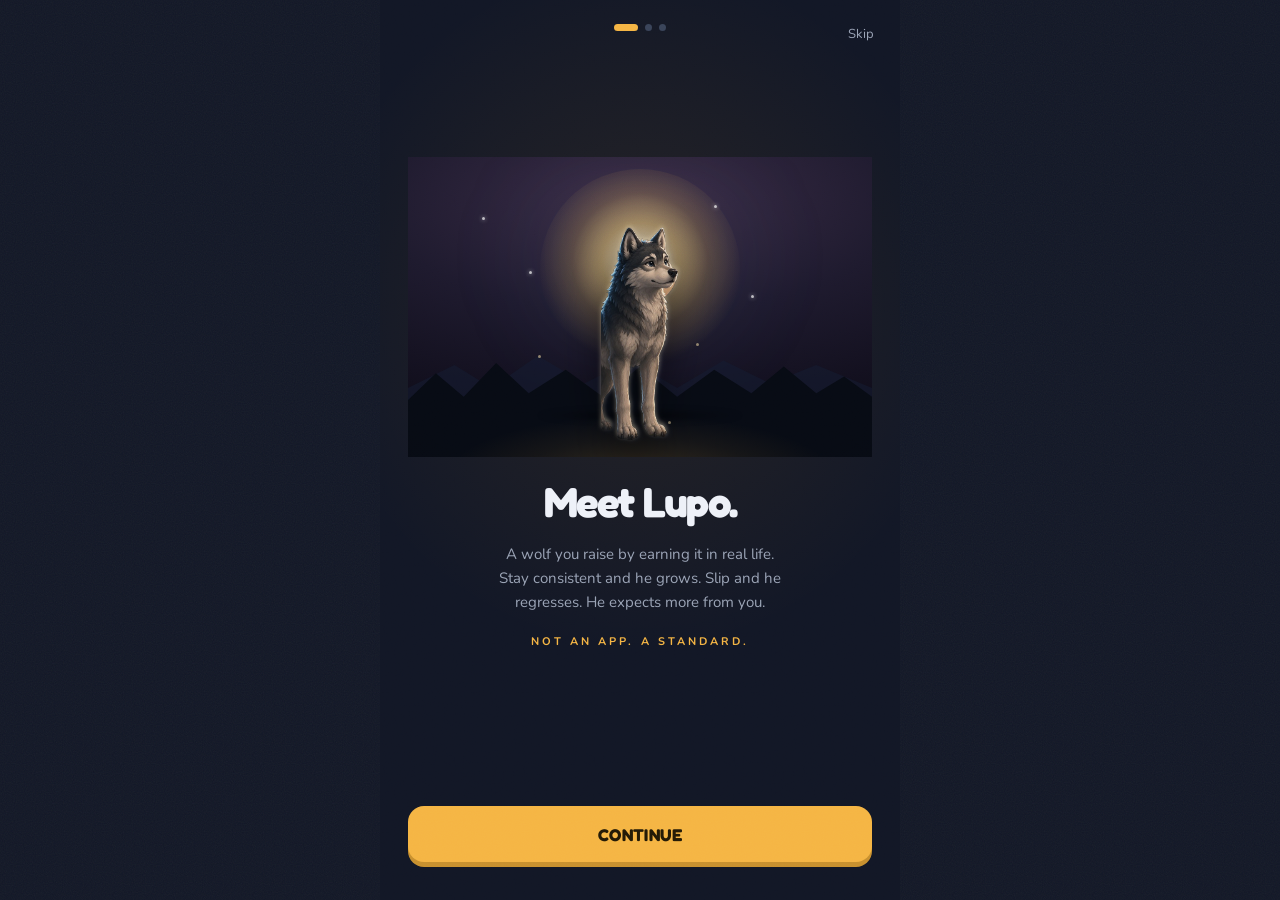
==== docs/index.html @ 86ae2b1e "Tier D/F/G/H: iOS modal scroll, accessibility, manifest, polish iOS: overlays scroll + safe-area pad" ====
<!DOCTYPE html>
<html lang="en">
<head>
<meta charset="UTF-8">
<meta name="viewport" content="width=device-width, initial-scale=1.0, viewport-fit=cover">
<meta name="theme-color" content="#121726">
<meta name="apple-mobile-web-app-capable" content="yes">
<meta name="mobile-web-app-capable" content="yes">
<meta name="apple-mobile-web-app-status-bar-style" content="black-translucent">
<meta name="apple-mobile-web-app-title" content="Lupo">
<meta name="description" content="Raise a wolf by earning it in real life. A discipline tracker, not just an app.">
<!-- Social share preview (shown when the link is posted) -->
<meta property="og:type" content="website">
<meta property="og:site_name" content="Lupo">
<meta property="og:title" content="Lupo: Raise Your Wolf">
<meta property="og:description" content="Raise a wolf by earning it in real life. Keep your habits and he grows. Slip and he fades.">
<meta property="og:image" content="https://bustarhymebro.github.io/lupo-app/icon-512.png">
<meta property="og:url" content="https://bustarhymebro.github.io/lupo-app/">
<meta name="twitter:card" content="summary_large_image">
<meta name="twitter:title" content="Lupo: Raise Your Wolf">
<meta name="twitter:description" content="Raise a wolf by earning it in real life. Keep your habits and he grows. Slip and he fades.">
<meta name="twitter:image" content="https://bustarhymebro.github.io/lupo-app/icon-512.png">
<title>Lupo</title>
<link rel="preconnect" href="https://fonts.googleapis.com">
<link rel="preconnect" href="https://fonts.gstatic.com" crossorigin>
<link rel="stylesheet" href="https://fonts.googleapis.com/css2?family=Fredoka:wght@500;600;700&family=Nunito:wght@600;700;800;900&display=swap">
<link rel="manifest" href="manifest.webmanifest">
<link rel="icon" href="icon-192.png">
<link rel="apple-touch-icon" href="apple-touch-icon.png">
<link rel="stylesheet" href="styles.css">
</head>
<body>

<div id="splash">
  <img src="icon-512.png" alt="Lupo" class="splash-logo">
  <div class="splash-name">LUPO</div>
  <div class="splash-tag">RAISE YOUR WOLF</div>
</div>

<div id="app">

  <!-- ════════ ONBOARDING ════════ -->
  <section class="screen onboarding" id="screen-onboarding" hidden>
    <div class="ob-progress" role="group" aria-label="Setup progress">
      <span class="ob-dot" data-d="0" aria-hidden="true"></span>
      <span class="ob-dot" data-d="1" aria-hidden="true"></span>
      <span class="ob-dot" data-d="2" aria-hidden="true"></span>
    </div>
    <button class="ob-skip" id="obSkip" type="button">Skip</button>

    <!-- Page 0: Welcome -->
    <div class="ob-page" data-page="0">
      <div class="ob-wolf-wrap">
        <div class="wolf-portrait"><div class="wolf-svg" id="wolfOnboard"></div></div>
      </div>
      <h1 class="ob-title">Meet Lupo.</h1>
      <p class="ob-sub">A wolf you raise by earning it in real life. Stay consistent and he grows. Slip and he regresses. He expects more from you.</p>
      <div class="ob-tag">NOT AN APP. A STANDARD.</div>
    </div>

    <!-- Page 1: Name -->
    <div class="ob-page" data-page="1" hidden>
      <div class="ob-wolf-wrap small">
        <div class="wolf-portrait sm"><div class="wolf-svg" id="wolfName"></div></div>
      </div>
      <h1 class="ob-title">Name your pup.</h1>
      <p class="ob-sub">This is the wolf you answer to. Give him a name you won't want to let down.</p>
      <input class="ob-input" id="petNameInput" type="text" maxlength="18" placeholder="Lupo" autocomplete="off" autocapitalize="words" spellcheck="false" aria-label="Wolf name" enterkeyhint="next">
      <div class="ob-hint" id="nameHint" hidden>Give your wolf a name to continue.</div>
    </div>

    <!-- Page 2: Choose habits -->
    <div class="ob-page" data-page="2" hidden>
      <h1 class="ob-title small">Choose your habits.</h1>
      <p class="ob-sub">Screen time is always tracked. Pick the others you'll be held to. Every one you keep feeds the wolf.</p>
      <div class="ob-habit-list" id="obHabitList"></div>
    </div>

    <div class="ob-footer">
      <button class="btn-primary" id="obNext" type="button">CONTINUE</button>
    </div>
  </section>

  <!-- ════════ MAIN APP ════════ -->
  <main class="app-main" id="appMain" hidden>

    <!-- HOME -->
    <section class="screen scroll" id="screen-home">
      <header class="home-top">
        <div>
          <div class="home-name" id="homeName">LUPO</div>
          <div class="home-date" id="homeDate"></div>
        </div>
        <div class="streak-badge" id="streakBadge"><span class="flame" aria-hidden="true">🔥</span><span id="streakCount">0</span></div>
      </header>

      <p class="mood-msg" id="moodMsg"></p>

      <div id="homeTimer"></div>

      <div class="wolf-card">
        <div class="wolf-breathe">
          <div class="wolf-portrait"><div class="wolf-svg" id="wolfHome"></div></div>
        </div>
        <div class="stage-line" id="stageLine">STAGE 0 · NEWBORN PUP</div>
        <div class="stage-tag" id="stageTag"></div>
      </div>

      <!-- Energy -->
      <div class="meter">
        <div class="meter-head">
          <span class="meter-label">ENERGY</span>
          <span class="meter-val" id="energyVal">50%</span>
        </div>
        <div class="meter-track"><div class="meter-fill energy" id="energyFill"></div></div>
      </div>

      <!-- Progress to next stage -->
      <div class="meter" id="progressBlock">
        <div class="meter-head">
          <span class="meter-label" id="progressLabel">PROGRESS TO YOUNG PUP</span>
          <span class="meter-val gold" id="progressDays">7 DAYS LEFT</span>
        </div>
        <div class="meter-track"><div class="meter-fill gold" id="progressFill"></div></div>
      </div>

      <!-- Quick habit row -->
      <div class="quick-row" id="quickRow"></div>

      <!-- CTA -->
      <div id="homeCta"></div>

      <div class="spacer-bottom"></div>
    </section>

    <!-- HABITS -->
    <section class="screen scroll" id="screen-habits" hidden>
      <header class="page-head">
        <h2 class="page-title">TODAY</h2>
        <div class="page-sub" id="habitsDate"></div>
      </header>

      <div class="banner" id="successBanner" hidden><span>🐺</span> Lupo fed for today</div>

      <div id="habitsTimer"></div>

      <div class="habit-list" id="habitList"></div>

      <div class="completion-card">
        <div class="meter-head">
          <span class="meter-label">TODAY'S COMPLETION</span>
          <span class="meter-val gold" id="completionPct">0%</span>
        </div>
        <div class="meter-track"><div class="meter-fill gold" id="completionFill"></div></div>
      </div>

      <button class="btn-primary" id="saveBtn" type="button">SAVE PROGRESS</button>
      <div class="spacer-bottom"></div>
    </section>

    <!-- STATS -->
    <section class="screen scroll" id="screen-stats" hidden>
      <header class="page-head"><h2 class="page-title">STATS</h2></header>

      <div class="stat-grid" id="statGrid"></div>

      <div class="section-label">RECENT 14 DAYS</div>
      <div class="heatmap" id="heatmap"></div>

      <div class="section-label">THIS WEEK</div>
      <div class="week-list" id="weekList"></div>
      <div class="spacer-bottom"></div>
    </section>

    <!-- JOURNEY -->
    <section class="screen scroll" id="screen-journey" hidden>
      <header class="page-head"><h2 class="page-title">JOURNEY</h2><div class="page-sub" id="journeySub"></div></header>
      <div class="journey-hero">
        <div class="wolf-svg" id="wolfJourney"></div>
        <div class="journey-level" id="journeyLevel">LV 0</div>
        <div class="journey-tier" id="journeyTier"></div>
        <div class="meter" style="width:100%;margin:14px 0 0;">
          <div class="meter-head"><span class="meter-label" id="journeyNextLabel">NEXT FORM</span><span class="meter-val gold" id="journeyNextVal"></span></div>
          <div class="meter-track"><div class="meter-fill gold" id="journeyFill"></div></div>
        </div>
      </div>
      <div class="section-label">EVERY FORM</div>
      <div class="tier-list" id="tierList"></div>
      <div class="spacer-bottom"></div>
    </section>

    <!-- PROFILE -->
    <section class="screen scroll" id="screen-profile" hidden>
      <header class="page-head"><h2 class="page-title">PROFILE</h2></header>

      <div class="section-label">YOUR WOLF</div>
      <div class="info-card">
        <div class="field-row">
          <input class="field-input" id="renameInput" maxlength="18" placeholder="Lupo" autocomplete="off" aria-label="Wolf name">
          <button class="mini-btn" id="renameBtn" type="button">SAVE</button>
        </div>
      </div>

      <div class="section-label">WOLF ART</div>
      <div class="info-card">
        <div class="ic-sub">Want a custom look? Add your own square image for each life stage and Lupo uses it instead, growing across the stages as you do.</div>
        <div class="art-slots" id="artSlots"></div>
        <button class="mini-btn ghost" id="clearArtBtn" type="button" style="margin-top:12px;">USE DRAWN WOLF</button>
      </div>

      <div class="section-label">HABITS</div>
      <div class="manage-list" id="manageList"></div>

      <div class="section-label">SCREEN TIME</div>
      <div class="info-card">
        <div class="ic-title">Auto-verification</div>
        <div class="ic-sub">Lupo can read your real iPhone Screen Time and verify it automatically, but only in the native iOS app (Apple Family Controls). On the web you log it yourself for now. The native build is coming.</div>
        <button class="mini-btn ghost" id="screenTimeBtn" type="button" disabled>NATIVE APP REQUIRED</button>
      </div>

      <div class="section-label">REMINDERS</div>
      <div class="info-card">
        <div class="toggle-row">
          <div><div class="ic-title">Daily reminder</div><div class="ic-sub">An evening nudge if your wolf hasn't been fed. On iPhone, add Lupo to your home screen first to turn this on.</div></div>
          <button class="switch" id="reminderToggle" type="button" aria-pressed="false" aria-label="Daily reminder"></button>
        </div>
      </div>

      <div class="section-label">SOUND</div>
      <div class="info-card">
        <div class="toggle-row">
          <div><div class="ic-title">Sound effects</div><div class="ic-sub">Taps, habit chimes, level-ups, and the daily fanfare.</div></div>
          <button class="switch on" id="soundToggle" type="button" aria-pressed="true" aria-label="Sound effects"></button>
        </div>
      </div>

      <div class="section-label">DANGER ZONE</div>
      <button class="btn-ghost" id="resetBtn" type="button">RESET ALL PROGRESS</button>
      <div class="about-line" id="aboutLine">Lupo · raise a wolf</div>
      <div class="legal-line"><a href="privacy.html">Privacy</a> · <a href="terms.html">Terms</a> · <span id="buildTag"></span></div>
      <div class="spacer-bottom"></div>
    </section>

    <!-- TAB BAR -->
    <nav class="tab-bar" id="tabBar">
      <button class="tab active" data-screen="home" type="button">
        <svg viewBox="0 0 24 24" class="tab-ico"><path d="M3 10.5L12 3L21 10.5V20C21 20.6 20.6 21 20 21H15V15H9V21H4C3.4 21 3 20.6 3 20V10.5Z"/></svg>
        <span>HOME</span>
      </button>
      <button class="tab" data-screen="habits" type="button">
        <svg viewBox="0 0 24 24" class="tab-ico stroke"><circle cx="12" cy="12" r="9"/><path d="M8 12L11 15L16 9" fill="none"/></svg>
        <span>HABITS</span>
      </button>
      <button class="tab" data-screen="journey" type="button">
        <svg viewBox="0 0 24 24" class="tab-ico stroke"><path d="M5 21V8M5 8l4-4 6 4 4-3"/><circle cx="5" cy="5.5" r="1.6" fill="currentColor" stroke="none"/></svg>
        <span>JOURNEY</span>
      </button>
      <button class="tab" data-screen="stats" type="button">
        <svg viewBox="0 0 24 24" class="tab-ico"><rect x="3" y="13" width="5" height="8" rx="1"/><rect x="9.5" y="8" width="5" height="13" rx="1"/><rect x="16" y="4" width="5" height="17" rx="1"/></svg>
        <span>STATS</span>
      </button>
      <button class="tab" data-screen="profile" type="button">
        <svg viewBox="0 0 24 24" class="tab-ico stroke"><circle cx="12" cy="8" r="4"/><path d="M4 21c0-4.4 3.6-7 8-7s8 2.6 8 7" fill="none"/></svg>
        <span>PROFILE</span>
      </button>
    </nav>
  </main>

  <!-- STAGE-UP OVERLAY -->
  <div class="stageup" id="stageUp" hidden>
    <div class="stageup-inner">
      <div class="stageup-kicker">STAGE UP</div>
      <div class="wolf-portrait"><div class="wolf-svg" id="wolfStageUp"></div></div>
      <div class="stageup-name" id="stageUpName"></div>
      <div class="stageup-tag" id="stageUpTag"></div>
      <button class="btn-primary narrow" id="stageUpBtn" type="button">CONTINUE</button>
    </div>
  </div>

  <!-- DAY COMPLETE OVERLAY -->
  <div class="stageup" id="dayComplete" hidden>
    <div class="stageup-inner">
      <div class="oc-emoji" aria-hidden="true">🎉</div>
      <div class="stageup-kicker" style="font-size:34px;letter-spacing:3px;">GOOD JOB</div>
      <div class="oc-title" id="dayCompleteMsg">Day complete.</div>
      <div class="stageup-tag" id="dayCompleteSub">Your wolf grew today.</div>
      <button class="btn-primary narrow" id="dayCompleteBtn" type="button">NICE</button>
    </div>
  </div>

  <!-- STREAK MILESTONE OVERLAY -->
  <div class="stageup" id="streakUp" hidden>
    <div class="stageup-inner">
      <div class="streak-big"><span class="streak-flame" aria-hidden="true">🔥</span><span id="streakUpNum">7</span></div>
      <div class="stageup-kicker" id="streakUpTitle" style="font-size:26px;letter-spacing:3px;">DAY STREAK</div>
      <div class="stageup-tag" id="streakUpSub">Keep the fire alive.</div>
      <button class="btn-primary narrow" id="streakUpBtn" type="button">KEEP GOING</button>
    </div>
  </div>

  <!-- FIRST-RUN TUTORIAL -->
  <div class="stageup" id="tutorial" hidden>
    <div class="stageup-inner">
      <div class="wolf-svg tut-wolf" id="tutWolf"></div>
      <div class="tut-step" id="tutStep">1 / 4</div>
      <div class="oc-title" id="tutTitle"></div>
      <div class="stageup-tag" id="tutBody"></div>
      <button class="btn-primary narrow" id="tutNext" type="button">NEXT</button>
    </div>
  </div>

  <div id="grain" aria-hidden="true"></div>

</div>

<script src="sound.js"></script>
<script src="app.js"></script>
<script>
  if ('serviceWorker' in navigator) {
    // Auto-apply new builds: when a fresh service worker takes control, reload once so
    // an installed (home-screen) PWA never gets stuck showing a stale cached version.
    var _hadController = !!navigator.serviceWorker.controller;
    navigator.serviceWorker.addEventListener('controllerchange', () => {
      if (!_hadController) return; // first install claims with no prior controller; don't reload on it
      if (sessionStorage.getItem('lupoSwReloaded')) return; // at most one reload per tab session
      try { sessionStorage.setItem('lupoSwReloaded', '1'); } catch (e) {}
      window.location.reload();
    });
    window.addEventListener('load', () => {
      navigator.serviceWorker.register('sw.js').then((reg) => {
        if (reg) { reg.update(); setInterval(() => reg.update(), 60 * 60 * 1000); }
      }).catch(() => {});
    });
  }
</script>
</body>
</html>
---- docs/styles.css ----
/* ───────────────────────────────────────────────
   LUPO. Premium dark discipline tracker
─────────────────────────────────────────────── */
:root{
  --bg:#121726; --bg2:#0C1019;
  --card:#1B2132; --card2:#212a40; --card3:#2B3349;
  --gold:#F5B544; --gold2:#FFD37A;
  --gold-dim:rgba(245,181,68,0.16);
  --cream:#F0E9DA;
  --white:#EEF1F8; --gray:#9AA3B5; --gray2:#8E97AB; --gray3:#3A4459;
  --success:#34D17F; --danger:#F2685A;
  --border:rgba(255,255,255,0.08);
  --display:'Fredoka',-apple-system,system-ui,sans-serif;
  --body:'Nunito',-apple-system,system-ui,sans-serif;
  --mono:'Nunito',ui-monospace,monospace;
  --gold-lip:#C8902F; --success-lip:#1E9E5A; --danger-lip:#C24436;
  --safe-top:env(safe-area-inset-top,0px);
  --safe-bot:env(safe-area-inset-bottom,0px);
  --ease:cubic-bezier(.22,.61,.36,1);
  --spring:cubic-bezier(.34,1.56,.64,1);
}
*{margin:0;padding:0;box-sizing:border-box;-webkit-tap-highlight-color:transparent;-webkit-font-smoothing:antialiased;}
/* CRITICAL: make the hidden attribute always win over display:flex/grid */
[hidden]{display:none!important;}
html,body{height:100%;}
body{
  background:var(--bg);color:var(--white);font-family:var(--body);
  position:fixed;inset:0;overflow:hidden;overscroll-behavior:none;
}
#app{height:100%;width:100%;position:relative;max-width:520px;margin:0 auto;
  background:
    radial-gradient(120% 60% at 50% -10%,rgba(245,166,35,0.06),transparent 60%),
    var(--bg);
}
/* faint grain for depth */
#app::after{content:'';position:absolute;inset:0;pointer-events:none;z-index:1;opacity:.5;
  background-image:url("data:image/svg+xml,%3Csvg xmlns='http://www.w3.org/2000/svg' width='120' height='120'%3E%3Cfilter id='n'%3E%3CfeTurbulence type='fractalNoise' baseFrequency='0.9' numOctaves='2'/%3E%3C/filter%3E%3Crect width='100%25' height='100%25' filter='url(%23n)' opacity='0.025'/%3E%3C/svg%3E");
}
button{font-family:inherit;cursor:pointer;border:none;background:none;color:inherit;}
canvas{display:block;}

.screen{position:absolute;inset:0;z-index:2;}
.scroll{overflow-y:auto;overflow-x:hidden;-webkit-overflow-scrolling:touch;}
.scroll::-webkit-scrollbar{display:none;}
.spacer-bottom{height:130px;}

/* screen enter animation */
.screen.enter{animation:screenIn .42s var(--ease);}
@keyframes screenIn{from{opacity:0;transform:translateY(10px) scale(.99);}to{opacity:1;transform:none;}}
/* staggered child reveal */
.rise{opacity:0;animation:rise .5s var(--ease) forwards;}
@keyframes rise{from{opacity:0;transform:translateY(14px);}to{opacity:1;transform:none;}}

/* ── Buttons ── */
/* Duolingo-style chunky 3D press button */
.btn-primary{
  position:relative;width:100%;height:56px;border:none;border-radius:16px;
  background:var(--gold);color:#231A06;
  font-family:var(--display);font-size:17px;font-weight:700;letter-spacing:.4px;text-transform:uppercase;
  box-shadow:0 5px 0 0 var(--gold-lip);
  transition:transform .06s ease, box-shadow .06s ease, opacity .2s;
}
.btn-primary:active{transform:translateY(4px);box-shadow:0 1px 0 0 var(--gold-lip);}
.btn-primary:disabled{opacity:.4;}
.btn-primary.narrow{width:auto;padding:0 44px;height:54px;}
.btn-ghost{width:100%;height:50px;border-radius:14px;margin-top:30px;background:transparent;
  border:1px solid var(--gray3);color:var(--gray2);font-family:var(--mono);font-size:11px;font-weight:700;letter-spacing:1.5px;
  transition:border-color .2s,color .2s,background .2s;}
.btn-ghost:active{border-color:var(--danger);color:var(--danger);background:rgba(239,68,68,0.06);}

/* ─────────── ONBOARDING ─────────── */
.onboarding{display:flex;flex-direction:column;align-items:center;justify-content:center;
  padding:calc(var(--safe-top) + 30px) 28px calc(var(--safe-bot) + 130px);text-align:center;z-index:3;
  background:radial-gradient(ellipse 90% 55% at 50% 34%,rgba(245,166,35,0.09),transparent 70%),var(--bg);}
.ob-progress{position:absolute;top:calc(var(--safe-top) + 24px);left:50%;transform:translateX(-50%);display:flex;gap:7px;z-index:5;}
.ob-dot{width:7px;height:7px;border-radius:99px;background:var(--gray3);transition:width .35s var(--spring),background .35s;}
.ob-dot.active{width:24px;background:var(--gold);}
.ob-skip{position:absolute;top:calc(var(--safe-top) + 12px);right:14px;color:var(--gray);font-size:13px;z-index:5;padding:10px 12px;min-height:44px;display:inline-flex;align-items:center;}
.ob-page{display:flex;flex-direction:column;align-items:center;gap:18px;width:100%;animation:obIn .5s var(--ease);}
@keyframes obIn{from{opacity:0;transform:translateY(16px);}to{opacity:1;transform:none;}}
.ob-wolf-wrap{height:312px;width:100%;display:flex;align-items:center;justify-content:center;}
.ob-wolf-wrap.small{height:232px;}
.ob-title{font-family:var(--display);font-size:42px;font-weight:800;letter-spacing:-1.5px;line-height:1.02;}
.ob-title.small{font-size:34px;}
.ob-sub{font-size:15px;color:var(--gray);line-height:1.6;max-width:300px;}
.ob-tag{font-family:var(--mono);font-size:11px;font-weight:700;color:var(--gold);letter-spacing:0.28em;margin-top:2px;}
.ob-input{width:100%;max-width:320px;height:62px;margin-top:6px;background:var(--card);
  border:1px solid var(--gray3);border-radius:16px;text-align:center;color:var(--white);
  font-family:var(--display);font-size:24px;font-weight:700;outline:none;transition:border-color .2s,box-shadow .2s;}
.ob-input:focus{border-color:var(--gold);box-shadow:0 0 0 4px var(--gold-dim);}
.ob-footer{position:absolute;left:0;right:0;bottom:0;padding:0 28px calc(var(--safe-bot) + 38px);z-index:5;
  background:linear-gradient(180deg,transparent,var(--bg) 38%);}
.ob-habit-list{display:flex;flex-direction:column;gap:10px;width:100%;max-width:360px;margin-top:4px;}
.ob-habit{display:flex;align-items:center;gap:14px;padding:15px;border-radius:16px;background:var(--card);
  border:1px solid var(--border);text-align:left;transition:border-color .2s,background .2s,transform .12s var(--spring);}
.ob-habit:active{transform:scale(.97);}
.ob-habit.on{border-color:var(--gold);background:var(--gold-dim);}
.ob-habit-ico{width:46px;height:46px;border-radius:13px;display:flex;align-items:center;justify-content:center;font-size:22px;background:var(--card3);flex-shrink:0;}
.ob-habit-body{flex:1;min-width:0;}
.ob-habit-name{font-size:15px;font-weight:700;}
.ob-habit-desc{font-size:12px;color:var(--gray2);margin-top:2px;}
.ob-check{width:27px;height:27px;border-radius:50%;border:2px solid var(--gray3);flex-shrink:0;display:flex;align-items:center;justify-content:center;transition:background .25s var(--spring),border-color .2s;}
.ob-habit.on .ob-check,.ob-habit.locked .ob-check{background:var(--gold);border-color:var(--gold);}
.ob-check svg{width:13px;height:10px;opacity:0;transform:scale(.4);transition:opacity .2s,transform .25s var(--spring);}
.ob-habit.on .ob-check svg,.ob-habit.locked .ob-check svg{opacity:1;transform:scale(1);}
.ob-lock{font-size:9px;font-family:var(--mono);color:var(--gold);letter-spacing:1px;margin-top:3px;}

/* ─────────── HOME ─────────── */
.app-main{height:100%;position:relative;z-index:2;}
.home-top{display:flex;align-items:center;justify-content:space-between;padding:calc(var(--safe-top) + 20px) 22px 10px;}
.home-name{font-family:var(--display);font-size:26px;font-weight:800;letter-spacing:0px;}
.home-date{font-size:12px;color:var(--gray);margin-top:1px;}
.streak-badge{display:flex;align-items:center;gap:6px;background:var(--gold-dim);border:1px solid rgba(245,166,35,0.3);
  border-radius:99px;padding:8px 14px;font-family:var(--mono);font-size:14px;font-weight:800;color:var(--gold);box-shadow:0 0 14px rgba(245,181,68,.18);}
.streak-badge .flame{display:inline-block;font-size:15px;transform-origin:50% 80%;animation:flameIdle 2.4s ease-in-out infinite;}
@keyframes flameIdle{0%,100%{transform:scale(1) rotate(0);}50%{transform:scale(1.12) rotate(-3deg);}}
.mood-msg{text-align:center;font-size:13.5px;font-style:italic;color:var(--cream);opacity:.8;padding:6px 34px 14px;line-height:1.5;}
.wolf-card{position:relative;margin:0 18px 18px;border-radius:26px;
  background:linear-gradient(180deg,#1C2334,#11151f);border:1px solid rgba(255,255,255,0.07);
  box-shadow:inset 0 1px 0 rgba(255,255,255,0.06),0 20px 50px rgba(0,0,0,0.5),0 0 60px rgba(245,166,35,0.05);
  padding:8px 0 18px;display:flex;flex-direction:column;align-items:center;overflow:hidden;}
.wolf-card::before{content:'';position:absolute;top:-40%;left:50%;transform:translateX(-50%);width:70%;height:70%;
  background:radial-gradient(ellipse at center,rgba(245,166,35,0.10),transparent 70%);pointer-events:none;}
.wolf-breathe{width:100%;display:flex;justify-content:center;}
.stage-line{font-family:var(--mono);font-size:11px;font-weight:700;color:var(--gold);letter-spacing:2px;}
.stage-tag{font-size:11.5px;color:var(--gray);margin-top:6px;padding:0 40px;text-align:center;line-height:1.45;font-style:italic;}

.meter{margin:0 24px 14px;}
.meter-head{display:flex;justify-content:space-between;align-items:baseline;margin-bottom:7px;}
.meter-label{font-family:var(--mono);font-size:9px;font-weight:600;letter-spacing:1.2px;color:var(--gray2);}
.meter-val{font-family:var(--mono);font-size:10px;font-weight:700;color:var(--gray);}
.meter-val.gold{color:var(--gold);}
.meter-track{height:11px;border-radius:99px;background:var(--card3);overflow:hidden;box-shadow:inset 0 2px 3px rgba(0,0,0,0.55);border:1px solid rgba(0,0,0,.25);}
.meter-fill{height:100%;border-radius:99px;width:0;transition:width .8s var(--ease);}
.meter-fill.gold{background:linear-gradient(90deg,var(--gold),var(--gold2));box-shadow:0 0 12px rgba(245,166,35,0.5);}
.meter-fill.energy{background:linear-gradient(90deg,var(--danger),var(--gold),var(--success));}

.quick-row{display:flex;gap:6px;margin:4px 18px 16px;padding:15px 8px;background:var(--card);border:1px solid var(--border);border-radius:18px;}
.quick-item{flex:1;display:flex;flex-direction:column;align-items:center;gap:7px;}
.quick-ico{width:48px;height:48px;border-radius:50%;display:flex;align-items:center;justify-content:center;font-size:20px;background:var(--card3);border:1px solid var(--gray3);transition:.3s var(--spring);}
.quick-ico.done{background:rgba(34,197,94,0.16);border-color:rgba(34,197,94,0.5);transform:scale(1.04);}
.quick-dot{width:5px;height:5px;border-radius:50%;background:var(--gray3);transition:.3s;}
.quick-dot.done{background:var(--gold);box-shadow:0 0 6px var(--gold);}

.cta-done{display:flex;align-items:center;justify-content:center;gap:8px;margin:0 18px;padding:18px;border-radius:18px;
  color:var(--gold);font-size:14px;font-weight:700;background:var(--gold-dim);border:1px solid rgba(245,166,35,0.25);}
.cta-log{margin:0 18px;}

/* ─────────── page heads ─────────── */
.page-head{padding:calc(var(--safe-top) + 22px) 22px 18px;}
.page-title{font-family:var(--display);font-size:34px;font-weight:800;letter-spacing:-1px;}
.page-sub{font-family:var(--mono);font-size:11px;letter-spacing:1.5px;color:var(--gray);margin-top:4px;}
.section-label{font-family:var(--mono);font-size:11px;font-weight:700;letter-spacing:2px;color:var(--gray2);padding:0 22px;margin:26px 0 12px;}

/* ─────────── HABITS ─────────── */
.banner{display:flex;align-items:center;gap:10px;margin:0 20px 14px;padding:14px 16px;border-radius:14px;
  color:var(--success);font-weight:700;font-size:14px;background:rgba(34,197,94,0.1);border-left:3px solid var(--success);
  animation:rise .4s var(--ease);}
.habit-list{display:flex;flex-direction:column;gap:11px;padding:0 20px;}
.habit-card{display:flex;align-items:center;gap:14px;padding:16px;border-radius:18px;background:var(--card);
  border:1px solid var(--border);border-left:3px solid var(--gray3);transition:border-color .25s,transform .14s var(--spring),background .25s;}
.habit-card:active{transform:scale(.985);}
.habit-card.done{border-left-color:var(--success);background:linear-gradient(90deg,rgba(34,197,94,0.06),var(--card) 40%);}
.habit-card-ico{width:48px;height:48px;border-radius:14px;display:flex;align-items:center;justify-content:center;font-size:23px;flex-shrink:0;background:var(--card3);}
.habit-card-body{flex:1;min-width:0;}
.habit-card-name{font-size:15.5px;font-weight:700;}
.habit-card-target{font-size:13px;color:var(--gray);margin-top:2px;}
.habit-card-auto{font-size:11px;color:var(--gray2);font-style:italic;margin-top:3px;}
.habit-check{width:32px;height:32px;border-radius:50%;border:2px solid var(--gray3);flex-shrink:0;display:flex;align-items:center;justify-content:center;box-shadow:0 2px 0 rgba(0,0,0,.28);transition:background .25s var(--spring),border-color .25s,transform .2s var(--spring),box-shadow .25s;}
.habit-check.checked{background:var(--success);border-color:var(--success);transform:scale(1.1);box-shadow:0 0 16px rgba(52,209,127,.5);}
.habit-check svg{width:15px;height:11px;opacity:0;transform:scale(.4);transition:opacity .2s,transform .3s var(--spring);}
.habit-check.checked svg{opacity:1;transform:scale(1);}
.completion-card{margin:20px 20px 0;padding:17px;border-radius:18px;background:var(--card);border:1px solid var(--border);}
#saveBtn{width:calc(100% - 40px);margin:20px;}

/* ─────────── STATS ─────────── */
.stat-grid{display:grid;grid-template-columns:1fr 1fr;gap:12px;padding:0 20px;}
.stat-card{padding:17px;border-radius:18px;background:var(--card);border:1px solid var(--border);display:flex;flex-direction:column;gap:8px;}
.stat-card-head{display:flex;align-items:center;gap:7px;}
.stat-card-ico{font-size:13px;}
.stat-card-label{font-family:var(--mono);font-size:9px;font-weight:700;letter-spacing:1.2px;color:var(--gray);}
.stat-card-val{font-family:var(--display);font-size:36px;font-weight:800;line-height:1;letter-spacing:-1px;}
.stat-card-sub{font-family:var(--mono);font-size:9px;letter-spacing:1px;color:var(--gray2);}
.growth-row{display:flex;gap:0;overflow-x:auto;padding:0 16px;}
.growth-row::-webkit-scrollbar{display:none;}
.growth-cell{display:flex;flex-direction:column;align-items:center;gap:8px;width:74px;flex-shrink:0;}
.growth-node{width:58px;height:58px;border-radius:50%;display:flex;align-items:center;justify-content:center;background:var(--card2);border:1px solid var(--gray3);transition:.3s;}
.growth-node.cur{border:2px solid var(--gold);background:var(--gold-dim);box-shadow:0 0 16px rgba(245,166,35,0.35);}
.growth-node canvas{width:44px;height:44px;}
.growth-name{font-family:var(--mono);font-size:8px;font-weight:600;letter-spacing:.5px;color:var(--gray2);text-align:center;}
.growth-cell.ach .growth-name{color:var(--gray);}
.growth-cell.cur .growth-name{color:var(--gold);font-weight:700;}
.growth-link{flex:1;min-width:14px;height:2px;margin-top:28px;background:var(--gray3);}
.growth-link.ach{background:var(--gold);}
.heatmap{display:flex;gap:5px;padding:0 20px;overflow-x:auto;}
.heatmap::-webkit-scrollbar{display:none;}
.heat-cell{display:flex;flex-direction:column;align-items:center;gap:4px;flex-shrink:0;}
.heat-sq{width:18px;height:24px;border-radius:5px;background:var(--card3);opacity:0;transform:scale(.5);transition:opacity .35s,transform .35s var(--spring);}
.heat-sq.show{opacity:1;transform:scale(1);}
.heat-sq.today{box-shadow:0 0 0 2px var(--gold),0 0 8px rgba(245,181,68,.4);}
.heat-d{font-family:var(--mono);font-size:7px;color:var(--gray2);}
.week-list{display:flex;flex-direction:column;gap:8px;padding:0 20px;}
.week-row{display:flex;align-items:center;gap:12px;padding:12px 14px;border-radius:12px;background:var(--card);border:1px solid var(--border);}
.week-day{font-family:var(--mono);font-size:11px;font-weight:700;color:var(--gray);width:34px;}
.week-dots{display:flex;gap:7px;flex:1;}
.week-dot{width:8px;height:8px;border-radius:50%;background:var(--gray3);}
.week-none{font-family:var(--mono);font-size:11px;font-weight:700;letter-spacing:1px;color:var(--gray);}
.week-empty{text-align:center;color:var(--gray);font-size:13px;line-height:1.5;padding:22px 18px;}
.week-end{font-size:14px;}
#resetBtn{width:calc(100% - 40px);margin:30px 20px 0;}

/* ─────────── TAB BAR ─────────── */
.tab-bar{position:absolute;left:0;right:0;bottom:0;height:calc(66px + var(--safe-bot));padding-bottom:var(--safe-bot);
  display:flex;background:rgba(13,17,27,0.9);backdrop-filter:blur(22px);-webkit-backdrop-filter:blur(22px);
  border-top:1px solid var(--border);z-index:20;}
.tab{flex:1;display:flex;flex-direction:column;align-items:center;justify-content:center;gap:4px;color:var(--gray2);transition:color .25s;position:relative;}
.tab span{font-family:var(--mono);font-size:11px;font-weight:700;letter-spacing:.6px;}
.tab-ico{width:24px;height:24px;fill:currentColor;transition:transform .3s var(--spring);}
.tab-ico.stroke{fill:none;stroke:currentColor;stroke-width:2;stroke-linecap:round;stroke-linejoin:round;}
.tab.active{color:var(--gold);}
.tab.active .tab-ico{transform:translateY(-2px) scale(1.12);}
.tab.active::before{content:'';position:absolute;top:0;width:30px;height:3px;border-radius:0 0 3px 3px;background:var(--gold);box-shadow:0 0 10px var(--gold);animation:tabPop .3s var(--spring);}
@keyframes tabPop{from{transform:scaleX(0);}to{transform:scaleX(1);}}

/* ─────────── STAGE UP ─────────── */
.stageup{position:fixed;inset:0;z-index:50;display:flex;align-items:center;justify-content:center;overflow-y:auto;
  background:radial-gradient(ellipse at center,rgba(36,31,17,0.97),#0B0E15 80%);animation:fadeBg .4s ease;}
@keyframes fadeBg{from{opacity:0;}to{opacity:1;}}
.stageup-inner{display:flex;flex-direction:column;align-items:center;gap:16px;text-align:center;position:relative;z-index:1;
  padding:calc(var(--safe-top) + 24px) 24px calc(var(--safe-bot) + 24px);max-height:100%;box-sizing:border-box;}
.su-bloom{position:absolute;left:50%;top:46%;transform:translate(-50%,-50%);width:30px;height:30px;border-radius:50%;pointer-events:none;z-index:0;
  background:radial-gradient(circle,rgba(255,246,222,.95),rgba(245,200,90,.45) 38%,transparent 70%);animation:bloom .9s ease-out forwards;}
@keyframes bloom{0%{transform:translate(-50%,-50%) scale(.2);opacity:1;}100%{transform:translate(-50%,-50%) scale(16);opacity:0;}}
.streak-big{display:flex;align-items:center;justify-content:center;gap:6px;font-family:var(--display);font-size:76px;font-weight:800;color:var(--gold);line-height:1;text-shadow:0 0 32px rgba(245,181,68,.55);}
.streak-big .streak-flame{font-size:56px;animation:flameIdle 2.2s ease-in-out infinite;}
.stageup-kicker{font-family:var(--display);font-size:40px;font-weight:800;letter-spacing:4px;color:var(--gold);
  text-shadow:0 0 30px rgba(245,166,35,0.6);animation:rise .5s var(--ease);}
.stageup-name{font-family:var(--mono);font-size:20px;font-weight:700;letter-spacing:3px;animation:rise .5s var(--ease) .1s both;}
.stageup-tag{font-size:13px;font-style:italic;color:var(--gray);max-width:300px;line-height:1.5;animation:rise .5s var(--ease) .2s both;}
#wolfStageUp{animation:popIn .6s var(--spring);}
@keyframes popIn{from{transform:scale(.4) rotate(-6deg);opacity:0;}to{transform:none;opacity:1;}}
#stageUpBtn{animation:rise .5s var(--ease) .3s both;}

/* confetti */
.confetti{position:absolute;width:9px;height:9px;border-radius:2px;top:40%;left:50%;pointer-events:none;}
.spark{position:fixed;z-index:60;color:var(--gold);font-size:14px;pointer-events:none;text-shadow:0 0 6px rgba(245,181,68,.8);will-change:transform,opacity;}

/* ── Duolingo-style chunky depth on cards + buttons ── */
.habit-card,.stat-card,.info-card,.tier-row,.manage-row,.week-row,.quick-row,.completion-card{
  border-radius:18px;box-shadow:0 3px 0 #0A1027,0 10px 22px rgba(0,0,0,0.34);border-top:1px solid rgba(120,140,200,0.10);}
.habit-card{border-radius:20px;}
.mini-btn{box-shadow:0 4px 0 var(--gold-lip);}
.mini-btn:active{transform:translateY(3px);box-shadow:0 1px 0 var(--gold-lip);}
.timer-pill{box-shadow:0 3px 0 rgba(245,181,68,.35);}
.timer-pill:active{transform:translateY(2px);box-shadow:0 1px 0 rgba(245,181,68,.35);}
.tab.active .tab-ico{transform:translateY(-3px) scale(1.16);}
.page-title{letter-spacing:0;}

/* launch splash */
#splash{position:fixed;inset:0;z-index:200;pointer-events:none;display:flex;flex-direction:column;align-items:center;justify-content:center;gap:14px;
  background:radial-gradient(120% 70% at 50% 40%,rgba(245,181,68,.10),transparent 60%),var(--bg);
  animation:splashOut .5s ease 1.1s forwards;}
#splash .splash-logo{width:118px;height:118px;border-radius:28px;box-shadow:0 20px 60px rgba(0,0,0,.5),0 0 70px rgba(245,181,68,.2);animation:splashPop .6s var(--spring);}
#splash .splash-name{font-family:var(--display);font-size:34px;font-weight:800;letter-spacing:2px;animation:rise .5s ease .15s both;}
#splash .splash-tag{font-family:var(--mono);font-size:11px;letter-spacing:.35em;color:var(--gold);animation:rise .5s ease .25s both;}
@keyframes splashPop{0%{transform:scale(.7);opacity:0;}60%{transform:scale(1.06);}100%{transform:scale(1);opacity:1;}}
@keyframes splashOut{to{opacity:0;visibility:hidden;}}

/* day-complete + tutorial overlays */
.oc-emoji{font-size:54px;animation:popIn .55s var(--spring);}
.oc-title{font-family:var(--display);font-size:27px;font-weight:800;letter-spacing:-.5px;}
.tut-step{font-family:var(--mono);font-size:11px;letter-spacing:2px;color:var(--gold);}
#tutWolf{display:flex;justify-content:center;}
#tutWolf .wolf-svg-el{height:184px;}

/* tap-to-pet sparks */
.pet-heart{position:absolute;top:54%;font-size:18px;color:var(--gold);pointer-events:none;z-index:3;text-shadow:0 0 8px rgba(245,181,68,.6);animation:heartUp 1.1s ease-out forwards;}
@keyframes heartUp{0%{opacity:0;transform:translateY(6px) scale(.5);}20%{opacity:1;}100%{opacity:0;transform:translateY(-72px) scale(1.25);}}

/* ─────────── real illustrated wolf image ─────────── */
.wolf-portrait{display:flex;align-items:center;justify-content:center;position:relative;width:100%;}
.wolf-img{height:200px;width:auto;max-width:92%;object-fit:contain;border-radius:26px;
  box-shadow:0 18px 44px rgba(0,0,0,0.55),0 0 64px rgba(245,166,35,0.12);
  animation:float 4.6s ease-in-out infinite;will-change:transform;}
@keyframes float{0%,100%{transform:translateY(0) scale(1);}50%{transform:translateY(-9px) scale(1.012);}}
.wolf-img.pop{animation:wolfPop .65s var(--spring);}
@keyframes wolfPop{0%{transform:scale(.82);}55%{transform:scale(1.1);}100%{transform:scale(1);}}
.ob-wolf-wrap .wolf-img{height:248px;}
.ob-wolf-wrap.small .wolf-img,.wolf-portrait.sm .wolf-img{height:176px;}

/* flat SVG wolf */
.wolf-svg{display:flex;align-items:center;justify-content:center;width:100%;}
.wolf-svg-el{height:212px;width:auto;overflow:visible;}
.w-all{transform-box:fill-box;transform-origin:50% 96%;animation:wBreathe 4.2s ease-in-out infinite;}
@keyframes wBreathe{0%,100%{transform:translateY(0);}50%{transform:translateY(-3px);}}
.w-eyes{transform-box:fill-box;transform-origin:center;animation:wBlink 5.4s infinite;}
@keyframes wBlink{0%,92%,100%{transform:scaleY(1);}96%{transform:scaleY(.08);}}
.w-tail{transform-box:fill-box;transform-origin:10% 90%;animation:wWag 1.7s ease-in-out infinite;}
@keyframes wWag{0%,100%{transform:rotate(-7deg);}50%{transform:rotate(10deg);}}
.w-head{transform-box:fill-box;transform-origin:50% 92%;animation:wHead 5.5s ease-in-out infinite;}
@keyframes wHead{0%,100%{transform:rotate(0) translateY(0);}50%{transform:rotate(-1.5deg) translateY(-1px);}}
.w-ear{transform-box:fill-box;transform-origin:50% 100%;animation:wEar 6.5s ease-in-out infinite;}
@keyframes wEar{0%,84%,100%{transform:rotate(0);}88%{transform:rotate(-5deg);}93%{transform:rotate(4deg);}}
.wolf-svg.pop .w-all{animation:wPop .65s var(--spring);}
@keyframes wPop{0%{transform:scale(.85);}55%{transform:scale(1.1);}100%{transform:scale(1);}}
.ob-wolf-wrap .wolf-svg-el{height:250px;}
.ob-wolf-wrap.small .wolf-svg-el,.wolf-portrait.sm .wolf-svg-el{height:184px;}
#wolfStageUp .wolf-svg-el{height:200px;}
.growth-img{width:50px;height:50px;display:flex;align-items:center;justify-content:center;}
.growth-img .wolf-svg-el{height:50px;}

/* ─────────── JOURNEY ─────────── */
.journey-hero{display:flex;flex-direction:column;align-items:center;padding:0 28px 6px;}
.journey-hero .wolf-svg-el{height:206px;}
.journey-level{font-family:var(--display);font-size:42px;font-weight:800;letter-spacing:-1.5px;line-height:1;}
.journey-tier{font-family:var(--mono);font-size:13px;font-weight:700;color:var(--gold);letter-spacing:2px;margin-top:4px;}
.tier-list{display:flex;flex-direction:column;gap:9px;padding:0 20px;}
.tier-row{display:flex;align-items:center;gap:14px;padding:10px 14px;border-radius:16px;background:var(--card);border:1px solid var(--border);opacity:.8;transition:opacity .2s;}
.tier-row.reached{opacity:1;}
.tier-row.current{border-color:var(--gold);background:var(--gold-dim);box-shadow:0 0 18px rgba(245,166,35,.18);opacity:1;}
.tier-thumb{width:54px;height:54px;border-radius:13px;background:radial-gradient(circle at 50% 32%,rgba(245,181,68,.22),rgba(43,51,73,.95) 72%);display:flex;align-items:center;justify-content:center;flex-shrink:0;overflow:hidden;}
.tier-wolf{display:flex;align-items:center;justify-content:center;}
.tier-thumb .wolf-svg-el{height:52px;}
.tier-info{flex:1;min-width:0;}
.tier-name{font-size:15px;font-weight:700;}
.tier-lvl{font-family:var(--mono);font-size:10px;color:var(--gray);letter-spacing:1px;margin-top:2px;}
.tier-mark{font-size:14px;opacity:.9;}

/* winding "lesson path" of forms (Duolingo-style) */
.path{position:relative;padding:8px 0 14px;}
.path::before{content:'';position:absolute;left:50%;top:34px;bottom:48px;width:0;border-left:3px dashed rgba(245,181,68,.30);transform:translateX(-50%);}
.path-row{display:flex;margin-bottom:22px;position:relative;z-index:1;}
.path-row.left{justify-content:flex-start;padding-left:9%;}
.path-row.right{justify-content:flex-end;padding-right:9%;}
.path-node{position:relative;display:flex;flex-direction:column;align-items:center;gap:5px;width:122px;}
.node-disc{width:94px;height:94px;border-radius:50%;position:relative;overflow:hidden;display:flex;align-items:center;justify-content:center;
  background:radial-gradient(circle at 50% 30%,rgba(245,181,68,.22),rgba(27,36,56,.96) 72%);
  border:3px solid var(--card3);box-shadow:0 4px 0 #0A1027;}
.path-node.reached .node-disc{border-color:var(--gold);box-shadow:0 0 16px rgba(245,181,68,.28),0 4px 0 var(--gold-lip);}
.path-node.current .node-disc{border-color:var(--gold2);animation:nodePulse 2.2s ease-in-out infinite;}
@keyframes nodePulse{0%,100%{box-shadow:0 0 0 0 rgba(245,181,68,.45),0 4px 0 var(--gold-lip);}70%{box-shadow:0 0 0 14px rgba(245,181,68,0),0 4px 0 var(--gold-lip);}}
.node-wolf{width:100%;height:100%;display:flex;align-items:center;justify-content:center;}
.node-disc .wolf-photo{width:100%;height:100%;max-width:none;object-fit:contain;padding:7px;border-radius:0;animation:none;filter:drop-shadow(0 3px 5px rgba(0,0,0,.45));}
.node-lock{position:absolute;inset:0;display:flex;align-items:center;justify-content:center;background:rgba(11,15,28,.5);font-size:22px;}
.node-you{position:absolute;top:-11px;left:50%;transform:translateX(-50%);z-index:2;background:var(--gold);color:#121726;font-family:var(--mono);font-size:8px;font-weight:800;letter-spacing:1.5px;padding:3px 8px;border-radius:7px;box-shadow:0 2px 0 var(--gold-lip);animation:youBob 2.2s ease-in-out infinite;}
@keyframes youBob{0%,100%{transform:translateX(-50%) translateY(0);}50%{transform:translateX(-50%) translateY(-3px);}}
.node-name{font-family:var(--display);font-weight:700;font-size:15px;}
.path-node.locked .node-name{color:var(--gray2);}
.node-lvl{font-family:var(--mono);font-size:9px;color:var(--gold);letter-spacing:1.5px;font-weight:700;}
.path-node.locked .node-lvl{color:var(--gray2);}

/* ─────────── PROFILE ─────────── */
.info-card{margin:0 20px;padding:16px;border-radius:16px;background:var(--card);border:1px solid var(--border);}
.field-row{display:flex;gap:10px;align-items:center;}
.field-input{flex:1;height:46px;background:var(--card3);border:1px solid var(--gray3);border-radius:12px;color:#fff;padding:0 14px;font-size:16px;font-weight:600;outline:none;transition:border-color .2s;}
.field-input:focus{border-color:var(--gold);}
.mini-btn{height:42px;padding:0 18px;border-radius:12px;background:var(--gold);color:#0A0A0A;font-family:var(--mono);font-size:12px;font-weight:800;letter-spacing:1px;flex-shrink:0;transition:transform .12s;}
.mini-btn:active{transform:scale(.95);}
.mini-btn.ghost{background:transparent;border:1px solid var(--gray3);color:var(--gray2);margin-top:14px;width:100%;}
.mini-btn:disabled{opacity:.5;cursor:default;box-shadow:none;}
.ic-title{font-size:14px;font-weight:700;}
.ic-sub{font-size:12px;color:var(--gray);line-height:1.5;margin-top:4px;}
.toggle-row{display:flex;align-items:center;justify-content:space-between;gap:12px;}
.about-line{text-align:center;font-family:var(--mono);font-size:10px;color:var(--gray);margin-top:22px;letter-spacing:1px;}
.legal-line{text-align:center;font-family:var(--mono);font-size:9px;color:var(--gray2);margin-top:8px;letter-spacing:.5px;}
.legal-line a{color:var(--gray2);text-decoration:none;display:inline-block;padding:6px 4px;}
.legal-line #buildTag{color:var(--gray);}
.manage-list{display:flex;flex-direction:column;gap:8px;padding:0 20px;}
.manage-row{display:flex;align-items:center;gap:12px;padding:11px 14px;border-radius:14px;background:var(--card);border:1px solid var(--border);}
.manage-ico{width:38px;height:38px;border-radius:11px;background:var(--card3);display:flex;align-items:center;justify-content:center;font-size:18px;flex-shrink:0;}
.manage-name{flex:1;font-size:14px;font-weight:600;display:flex;align-items:center;}
.lock-tag{font-family:var(--mono);font-size:8px;color:var(--gold);letter-spacing:1px;border:1px solid rgba(245,166,35,.4);border-radius:6px;padding:2px 5px;margin-left:8px;}
.switch{width:48px;height:28px;border-radius:99px;background:var(--gray3);position:relative;flex-shrink:0;transition:background .25s;}
.switch::after{content:'';position:absolute;top:3px;left:3px;width:22px;height:22px;border-radius:50%;background:#fff;transition:transform .25s var(--spring);}
.switch.on{background:var(--gold);}
.switch.on::after{transform:translateX(20px);}
.switch:disabled{opacity:.45;}
#resetBtn{width:calc(100% - 40px);margin:0 20px;}

/* wolf art uploader */
.art-slots{display:grid;grid-template-columns:repeat(5,1fr);gap:8px;margin-top:12px;}
.art-slot{position:relative;aspect-ratio:1;border-radius:12px;background:var(--card3);border:1px dashed var(--gray3);display:flex;flex-direction:column;align-items:center;justify-content:center;gap:3px;cursor:pointer;overflow:hidden;}
.art-slot.filled{border-style:solid;border-color:var(--gold);}
.art-slot img{position:absolute;inset:0;width:100%;height:100%;object-fit:cover;}
.art-slot .as-plus{font-size:18px;color:var(--gray2);font-weight:700;}
.art-slot .as-lbl{position:relative;font-family:var(--mono);font-size:7px;color:var(--gray2);letter-spacing:.5px;}
.art-slot.filled .as-lbl{position:absolute;bottom:0;left:0;right:0;background:rgba(0,0,0,.5);color:#fff;padding:2px 0;text-align:center;}
.wolf-photo{height:auto;width:auto;max-width:92%;object-fit:contain;border-radius:18px;animation:float 4.6s ease-in-out infinite;filter:drop-shadow(0 18px 40px rgba(0,0,0,.55));}
.wolf-card .wolf-photo,.journey-hero .wolf-photo{max-height:300px;}
.ob-wolf-wrap .wolf-photo{max-height:280px;}
.ob-wolf-wrap.small .wolf-photo,.wolf-portrait.sm .wolf-photo{max-height:208px;}
#wolfStageUp .wolf-photo{max-height:232px;}
#tutWolf .wolf-photo{max-height:210px;}
.tier-thumb .wolf-photo,.growth-img .wolf-photo{width:100%;height:100%;max-width:none;padding:4px;border-radius:11px;object-fit:contain;object-position:center bottom;animation:none;filter:drop-shadow(0 3px 5px rgba(0,0,0,.45));}

/* ── animated wolf scene (cutout on a live background) ── */
.scene{position:relative;width:100%;height:100%;min-height:300px;overflow:hidden;display:flex;align-items:flex-end;justify-content:center;
  padding-bottom:16px;box-sizing:border-box;border-radius:inherit;
  background:radial-gradient(125% 82% at 50% 14%,#1E2748 0%,#141A2E 46%,#0B0F1C 100%);}
/* ambient warm orb behind the wolf = a lit den, not flat dark */
.scene::before{content:'';position:absolute;top:5%;left:50%;width:80%;height:64%;transform:translateX(-50%);z-index:0;pointer-events:none;
  background:radial-gradient(circle at 50% 44%,rgba(245,181,68,.13),rgba(72,120,182,.06) 38%,transparent 70%);filter:blur(34px);}
/* corner vignette to frame the scene (sits below the wolf, above the sky) */
.scene::after{content:'';position:absolute;inset:0;z-index:1;pointer-events:none;
  background:radial-gradient(135% 116% at 50% 42%,transparent 54%,rgba(6,9,15,.55) 100%);}
/* sky tint shifts with the real time of day, all within the navy family */
.scene[data-tod="dawn"]{background:radial-gradient(125% 82% at 50% 14%,#3A2C46 0%,#1E1A2E 46%,#0C0A16 100%);}
.scene[data-tod="day"]{background:radial-gradient(125% 82% at 50% 14%,#26345E 0%,#18203A 46%,#0C1222 100%);}
.scene[data-tod="dusk"]{background:radial-gradient(125% 82% at 50% 14%,#3A2A42 0%,#1F1A30 46%,#0E0B18 100%);}
/* soft luminous moon: a glow that fades to nothing so it never reads as a hard disc or a clipped box */
.scene-moon{position:absolute;top:4%;left:50%;transform:translateX(-50%);width:200px;height:200px;border-radius:50%;
  background:radial-gradient(circle at 50% 46%,rgba(255,246,222,.95) 0%,rgba(248,214,128,.55) 26%,rgba(245,200,90,.20) 46%,transparent 70%);
  animation:moonGlow 6s ease-in-out infinite;pointer-events:none;}
@keyframes moonGlow{0%,100%{opacity:.85;}50%{opacity:1;}}
.scene-star{position:absolute;width:3px;height:3px;border-radius:50%;background:rgba(255,255,255,.7);box-shadow:0 0 4px rgba(255,255,255,.6);animation:twinkle 4s ease-in-out infinite;}
@keyframes twinkle{0%,100%{opacity:.2;transform:scale(.7);}50%{opacity:.95;transform:scale(1);}}
/* grounded pool of light + a soft contact shadow so the wolf stands on something */
.scene-ground{position:absolute;bottom:0;left:0;right:0;height:40%;pointer-events:none;
  background:radial-gradient(ellipse 58% 70% at 50% 116%,rgba(245,181,68,.20),rgba(245,181,68,.06) 45%,transparent 72%);}
.scene-ground::after{content:'';position:absolute;bottom:34px;left:50%;transform:translateX(-50%);width:44%;height:15px;border-radius:50%;z-index:1;
  background:radial-gradient(ellipse at center,rgba(0,0,0,.5),transparent 72%);filter:blur(2.5px);animation:shadowPulse 4.6s ease-in-out infinite;}
@keyframes shadowPulse{0%,100%{transform:translateX(-50%) scaleX(1);opacity:.9;}50%{transform:translateX(-50%) scaleX(.9);opacity:.62;}}
.mote{position:absolute;width:3px;height:3px;border-radius:50%;background:rgba(248,224,170,.55);filter:blur(.5px);pointer-events:none;z-index:1;animation:moteDrift 17s ease-in-out infinite;}
@keyframes moteDrift{0%{transform:translate(0,0);opacity:0;}16%{opacity:.6;}100%{transform:translate(10px,-74px);opacity:0;}}
/* distant pine treeline (two layers for depth) so the wolf stands in a night forest, not a void */
.scene-ridge{position:absolute;left:0;right:0;bottom:0;height:38%;z-index:0;pointer-events:none;
  background:url("data:image/svg+xml;utf8,<svg xmlns='http://www.w3.org/2000/svg' viewBox='0 0 100 34' preserveAspectRatio='none'><path d='M0 34 L0 17 L6 9 L12 16 L19 6 L26 15 L34 8 L42 16 L50 7 L58 16 L66 8 L74 15 L81 7 L88 15 L94 10 L100 16 L100 34 Z' fill='%23070B14'/></svg>") bottom/100% 100% no-repeat;}
.scene-ridge.back{height:46%;opacity:.55;
  background:url("data:image/svg+xml;utf8,<svg xmlns='http://www.w3.org/2000/svg' viewBox='0 0 100 30' preserveAspectRatio='none'><path d='M0 30 L0 15 L10 10 L18 15 L28 8 L38 14 L48 9 L58 15 L68 9 L78 14 L88 10 L100 15 L100 30 Z' fill='%23141C32'/></svg>") bottom/100% 100% no-repeat;}
:root{--wolf-rim:drop-shadow(0 -2px 2px rgba(248,224,170,.42)) drop-shadow(2px 0 2px rgba(120,150,210,.12)) drop-shadow(0 16px 20px rgba(0,0,0,.55));}
.wolf-cut{position:relative;z-index:2;width:auto;max-width:96%;object-fit:contain;display:block;cursor:pointer;
  filter:var(--wolf-rim);transition:filter .6s ease;
  animation:wolfIdle 4.6s ease-in-out infinite;transform-origin:50% 100%;}
/* the wolf brightens when you keep your streak and dims (recoverable) when neglected */
.scene[data-mood="thriving"] .wolf-cut{filter:var(--wolf-rim) saturate(1.08) brightness(1.06);}
.scene[data-mood="good"] .wolf-cut{filter:var(--wolf-rim) saturate(1.02) brightness(1.01);}
.scene[data-mood="neutral"] .wolf-cut{filter:var(--wolf-rim) saturate(.9) brightness(.97);}
.scene[data-mood="disappointed"] .wolf-cut{filter:var(--wolf-rim) saturate(.72) brightness(.9);}
.scene[data-mood="struggling"] .wolf-cut{filter:var(--wolf-rim) saturate(.55) brightness(.83);}
.scene[data-mood="thriving"]::before{opacity:1.1;}
.scene[data-mood="struggling"]::before,.scene[data-mood="disappointed"]::before{opacity:.4;}
@keyframes wolfIdle{0%,100%{transform:translateY(0) scaleY(1) rotate(0);}50%{transform:translateY(-4px) scaleY(1.014) scaleX(.995) rotate(.3deg);}}
.wolf-cut.pet{animation:wolfPet .6s var(--spring);}
@keyframes wolfPet{0%{transform:scale(.9);}55%{transform:scale(1.09) translateY(-8px);}100%{transform:scale(1);}}
/* wolf render heights kept well under the scene height so the FULL body (ears to paws) always shows with air, even at the top of the idle bob */
.wolf-card .scene{min-height:336px;} .wolf-card .wolf-cut{height:228px;}
.journey-hero .scene{min-height:336px;} .journey-hero .wolf-cut{height:228px;}
#wolfStageUp .scene{min-height:262px;} #wolfStageUp .wolf-cut{height:178px;}
#tutWolf .scene{min-height:246px;} #tutWolf .wolf-cut{height:166px;}
.ob-wolf-wrap .scene{min-height:300px;} .ob-wolf-wrap .wolf-cut{height:214px;}
.ob-wolf-wrap.small .scene,.wolf-portrait.sm .scene{min-height:224px;} .wolf-portrait.sm .wolf-cut{height:158px;}

/* film grain so the dark gradients read as filmic texture, not flat vector banding */
#grain{position:fixed;inset:0;z-index:80;pointer-events:none;opacity:.05;mix-blend-mode:overlay;
  background-image:url("data:image/svg+xml;utf8,<svg xmlns='http://www.w3.org/2000/svg' width='140' height='140'><filter id='n'><feTurbulence type='fractalNoise' baseFrequency='0.9' numOctaves='2' stitchTiles='stitch'/></filter><rect width='100%25' height='100%25' filter='url(%23n)'/></svg>");}

/* ── Accessibility ── */
:focus-visible{outline:3px solid var(--gold);outline-offset:2px;border-radius:8px;}
@media (prefers-reduced-motion: reduce){
  *,*::before,*::after{animation-duration:.001ms!important;animation-iteration-count:1!important;transition-duration:.001ms!important;scroll-behavior:auto!important;}
  .scene-star,.scene-moon,.wolf-cut,.mote,.scene-ground::after{animation:none!important;}
  .mote{opacity:0!important;}
  #grain{display:none!important;}
}

/* ─────────── TIMER ─────────── */
.timer-pill{height:42px;padding:0 16px;border-radius:13px;background:var(--gold-dim);border:1px solid rgba(245,181,68,.4);color:var(--gold);font-family:var(--mono);font-size:12px;font-weight:800;letter-spacing:.5px;flex-shrink:0;transition:transform .12s;}
.timer-pill:active{transform:scale(.95);}
.timer-pill.stop{background:rgba(242,104,90,.14);border-color:rgba(242,104,90,.5);color:var(--danger);min-width:78px;}
.habit-card.running{border-left-color:var(--gold);background:linear-gradient(90deg,rgba(245,181,68,.07),var(--card) 40%);}
.timer-card{display:flex;align-items:center;gap:14px;margin:0 20px 14px;padding:14px 16px;border-radius:18px;background:linear-gradient(135deg,rgba(245,181,68,.13),var(--card));border:1px solid rgba(245,181,68,.32);animation:rise .4s var(--ease);}
.timer-ring{width:58px;height:58px;flex-shrink:0;transform:rotate(-90deg);}
.timer-ring .ring-bg{fill:none;stroke:var(--card3);stroke-width:6;}
.timer-ring .ring-fg{fill:none;stroke:var(--gold);stroke-width:6;stroke-linecap:round;transition:stroke-dashoffset .95s linear;}
.timer-info{flex:1;min-width:0;}
.timer-name{font-size:13px;font-weight:700;}
.timer-clock{font-family:var(--mono);font-size:20px;font-weight:800;color:var(--gold);margin-top:1px;}
.timer-clock span{font-variant-numeric:tabular-nums;}
.timer-sub{font-size:11px;color:var(--gray);margin-top:2px;line-height:1.3;}
.timer-stop{height:38px;padding:0 14px;border-radius:11px;background:transparent;border:1px solid var(--gray3);color:var(--gray);font-family:var(--mono);font-size:11px;font-weight:700;flex-shrink:0;}
.timer-stop:active{border-color:var(--danger);color:var(--danger);}

/* ─────────── STEPPER / MANAGE (2-row) ─────────── */
.manage-row{display:flex;flex-direction:column;align-items:stretch;gap:10px;}
.manage-top{display:flex;align-items:center;gap:12px;}
.manage-bot{display:flex;align-items:center;justify-content:space-between;gap:10px;padding-left:50px;}
.manage-target{font-size:11.5px;color:var(--gray);}
.stepper{display:flex;align-items:center;background:var(--card3);border-radius:12px;overflow:hidden;border:1px solid var(--gray3);}
.step-btn{width:44px;height:44px;font-size:18px;font-weight:700;color:var(--gold);background:transparent;}
.step-btn:active{background:var(--gold-dim);}
.step-val{min-width:70px;text-align:center;font-family:var(--mono);font-size:12px;font-weight:700;color:#fff;}

/* ─────────── misc UI ─────────── */
.cta-done.partial{color:var(--cream);background:var(--card2);border-color:var(--border);}
.ob-hint{color:var(--gold);font-size:12.5px;font-weight:600;margin-top:10px;max-width:320px;}
.toast{position:fixed;left:50%;bottom:calc(var(--safe-bot) + 22px);transform:translateX(-50%) translateY(16px);
  max-width:min(420px,90vw);background:var(--danger);color:#fff;font-size:13px;font-weight:600;line-height:1.4;
  padding:13px 16px;border-radius:14px;box-shadow:0 8px 24px rgba(0,0,0,.4);z-index:120;opacity:0;transition:opacity .3s,transform .3s;pointer-events:none;}
.toast.show{opacity:1;transform:translateX(-50%) translateY(0);}
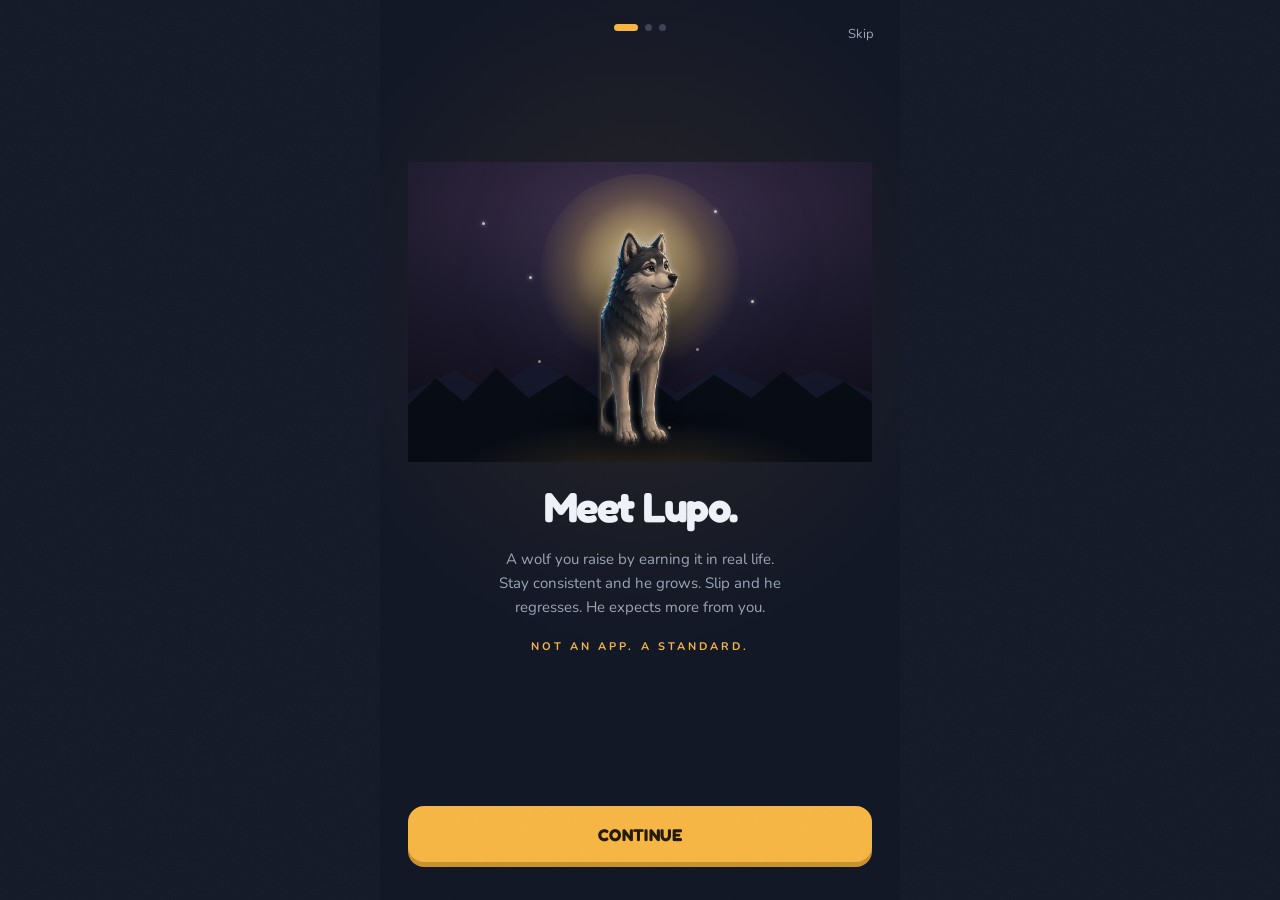
==== commit 20aa202c: "Self-healing updates: check for a new build on every foreground, no manual cache clearing The app no" ====
--- a/docs/index.html
+++ b/docs/index.html
@@ -14,12 +14,14 @@
 <meta property="og:site_name" content="Lupo">
 <meta property="og:title" content="Lupo: Raise Your Wolf">
 <meta property="og:description" content="Raise a wolf by earning it in real life. Keep your habits and he grows. Slip and he fades.">
-<meta property="og:image" content="https://bustarhymebro.github.io/lupo-app/icon-512.png">
+<meta property="og:image" content="https://bustarhymebro.github.io/lupo-app/og-image.png">
+<meta property="og:image:width" content="1200">
+<meta property="og:image:height" content="630">
 <meta property="og:url" content="https://bustarhymebro.github.io/lupo-app/">
 <meta name="twitter:card" content="summary_large_image">
 <meta name="twitter:title" content="Lupo: Raise Your Wolf">
 <meta name="twitter:description" content="Raise a wolf by earning it in real life. Keep your habits and he grows. Slip and he fades.">
-<meta name="twitter:image" content="https://bustarhymebro.github.io/lupo-app/icon-512.png">
+<meta name="twitter:image" content="https://bustarhymebro.github.io/lupo-app/og-image.png">
 <title>Lupo</title>
 <link rel="preconnect" href="https://fonts.googleapis.com">
 <link rel="preconnect" href="https://fonts.gstatic.com" crossorigin>
@@ -237,7 +239,7 @@
       <div class="section-label">DANGER ZONE</div>
       <button class="btn-ghost" id="resetBtn" type="button">RESET ALL PROGRESS</button>
       <div class="about-line" id="aboutLine">Lupo · raise a wolf</div>
-      <div class="legal-line"><a href="privacy.html">Privacy</a> · <a href="terms.html">Terms</a> · <span id="buildTag"></span></div>
+      <div class="legal-line"><a href="privacy.html">Privacy</a> · <a href="terms.html">Terms</a></div>
       <div class="spacer-bottom"></div>
     </section>
 
@@ -328,7 +330,12 @@
     });
     window.addEventListener('load', () => {
       navigator.serviceWorker.register('sw.js').then((reg) => {
-        if (reg) { reg.update(); setInterval(() => reg.update(), 60 * 60 * 1000); }
+        if (!reg) return;
+        reg.update();
+        setInterval(() => reg.update(), 15 * 60 * 1000);
+        // every time the app comes back to the foreground, check for a newer build and auto-apply it,
+        // so a tab/home-screen app left open never stays on a stale version (no manual cache clearing needed)
+        document.addEventListener('visibilitychange', () => { if (!document.hidden) reg.update(); });
       }).catch(() => {});
     });
   }
--- a/docs/styles.css
+++ b/docs/styles.css
@@ -69,14 +69,14 @@
 .btn-ghost:active{border-color:var(--danger);color:var(--danger);background:rgba(239,68,68,0.06);}
 
 /* ─────────── ONBOARDING ─────────── */
-.onboarding{display:flex;flex-direction:column;align-items:center;justify-content:center;
-  padding:calc(var(--safe-top) + 30px) 28px calc(var(--safe-bot) + 130px);text-align:center;z-index:3;
+.onboarding{display:flex;flex-direction:column;align-items:center;justify-content:flex-start;overflow-y:auto;overflow-x:hidden;-webkit-overflow-scrolling:touch;
+  padding:calc(var(--safe-top) + 30px) 28px 0;text-align:center;z-index:3;
   background:radial-gradient(ellipse 90% 55% at 50% 34%,rgba(245,166,35,0.09),transparent 70%),var(--bg);}
 .ob-progress{position:absolute;top:calc(var(--safe-top) + 24px);left:50%;transform:translateX(-50%);display:flex;gap:7px;z-index:5;}
 .ob-dot{width:7px;height:7px;border-radius:99px;background:var(--gray3);transition:width .35s var(--spring),background .35s;}
 .ob-dot.active{width:24px;background:var(--gold);}
 .ob-skip{position:absolute;top:calc(var(--safe-top) + 12px);right:14px;color:var(--gray);font-size:13px;z-index:5;padding:10px 12px;min-height:44px;display:inline-flex;align-items:center;}
-.ob-page{display:flex;flex-direction:column;align-items:center;gap:18px;width:100%;animation:obIn .5s var(--ease);}
+.ob-page{display:flex;flex-direction:column;align-items:center;gap:18px;width:100%;flex:1 0 auto;justify-content:center;padding-bottom:calc(var(--safe-bot) + 120px);animation:obIn .5s var(--ease);}
 @keyframes obIn{from{opacity:0;transform:translateY(16px);}to{opacity:1;transform:none;}}
 .ob-wolf-wrap{height:312px;width:100%;display:flex;align-items:center;justify-content:center;}
 .ob-wolf-wrap.small{height:232px;}
@@ -94,6 +94,9 @@
 .ob-habit{display:flex;align-items:center;gap:14px;padding:15px;border-radius:16px;background:var(--card);
   border:1px solid var(--border);text-align:left;transition:border-color .2s,background .2s,transform .12s var(--spring);}
 .ob-habit:active{transform:scale(.97);}
+.ob-habit-desc{display:flex;align-items:center;gap:8px;margin-top:5px;}
+.ob-step{width:28px;height:28px;font-size:16px;}
+.ob-val{font-size:13px;color:var(--gray);min-width:92px;text-align:left;}
 .ob-habit.on{border-color:var(--gold);background:var(--gold-dim);}
 .ob-habit-ico{width:46px;height:46px;border-radius:13px;display:flex;align-items:center;justify-content:center;font-size:22px;background:var(--card3);flex-shrink:0;}
 .ob-habit-body{flex:1;min-width:0;}
@@ -144,7 +147,16 @@
 
 .cta-done{display:flex;align-items:center;justify-content:center;gap:8px;margin:0 18px;padding:18px;border-radius:18px;
   color:var(--gold);font-size:14px;font-weight:700;background:var(--gold-dim);border:1px solid rgba(245,166,35,0.25);}
-.cta-log{margin:0 18px;}
+.cta-log{display:block;width:auto;min-width:200px;max-width:300px;margin:18px auto 0;padding:0 44px;}
+/* inline goal steppers on each habit card so you can tune sleep/focus/workout right where you see them */
+.habit-card-target.adj{display:flex;align-items:center;gap:10px;margin-top:5px;}
+.ht-step{width:30px;height:30px;border-radius:9px;background:var(--card3);border:1px solid var(--gray3);color:var(--gold);font-size:17px;font-weight:800;line-height:1;display:flex;align-items:center;justify-content:center;flex-shrink:0;transition:transform .1s;}
+.ht-step:active{transform:scale(.88);}
+.ht-val{font-size:13px;color:var(--cream);min-width:96px;}
+.count-ctl{display:flex;align-items:center;gap:8px;flex-shrink:0;}
+.cup-step{width:32px;height:32px;border-radius:9px;background:var(--gold-dim);border:1px solid rgba(245,181,68,.4);color:var(--gold);font-size:18px;font-weight:800;line-height:1;display:flex;align-items:center;justify-content:center;}
+.cup-step:active{transform:scale(.88);}
+.cup-n{font-family:var(--mono);font-size:13px;font-weight:800;color:var(--gold);min-width:40px;text-align:center;}
 
 /* ─────────── page heads ─────────── */
 .page-head{padding:calc(var(--safe-top) + 22px) 22px 18px;}
@@ -333,14 +345,15 @@
 .path-row.left{justify-content:flex-start;padding-left:9%;}
 .path-row.right{justify-content:flex-end;padding-right:9%;}
 .path-node{position:relative;display:flex;flex-direction:column;align-items:center;gap:5px;width:122px;}
-.node-disc{width:94px;height:94px;border-radius:50%;position:relative;overflow:hidden;display:flex;align-items:center;justify-content:center;
+.node-disc{width:94px;height:94px;border-radius:50%;position:relative;overflow:visible;display:flex;align-items:center;justify-content:center;
   background:radial-gradient(circle at 50% 30%,rgba(245,181,68,.22),rgba(27,36,56,.96) 72%);
   border:3px solid var(--card3);box-shadow:0 4px 0 #0A1027;}
 .path-node.reached .node-disc{border-color:var(--gold);box-shadow:0 0 16px rgba(245,181,68,.28),0 4px 0 var(--gold-lip);}
 .path-node.current .node-disc{border-color:var(--gold2);animation:nodePulse 2.2s ease-in-out infinite;}
 @keyframes nodePulse{0%,100%{box-shadow:0 0 0 0 rgba(245,181,68,.45),0 4px 0 var(--gold-lip);}70%{box-shadow:0 0 0 14px rgba(245,181,68,0),0 4px 0 var(--gold-lip);}}
 .node-wolf{width:100%;height:100%;display:flex;align-items:center;justify-content:center;}
-.node-disc .wolf-photo{width:100%;height:100%;max-width:none;object-fit:contain;padding:7px;border-radius:0;animation:none;filter:drop-shadow(0 3px 5px rgba(0,0,0,.45));}
+.node-disc .wolf-photo{width:auto;height:auto;max-width:84%;max-height:96%;object-fit:contain;padding:0;border-radius:0;animation:none;filter:drop-shadow(0 3px 5px rgba(0,0,0,.5));}
+.node-lock{border-radius:50%;}
 .node-lock{position:absolute;inset:0;display:flex;align-items:center;justify-content:center;background:rgba(11,15,28,.5);font-size:22px;}
 .node-you{position:absolute;top:-11px;left:50%;transform:translateX(-50%);z-index:2;background:var(--gold);color:#121726;font-family:var(--mono);font-size:8px;font-weight:800;letter-spacing:1.5px;padding:3px 8px;border-radius:7px;box-shadow:0 2px 0 var(--gold-lip);animation:youBob 2.2s ease-in-out infinite;}
 @keyframes youBob{0%,100%{transform:translateX(-50%) translateY(0);}50%{transform:translateX(-50%) translateY(-3px);}}
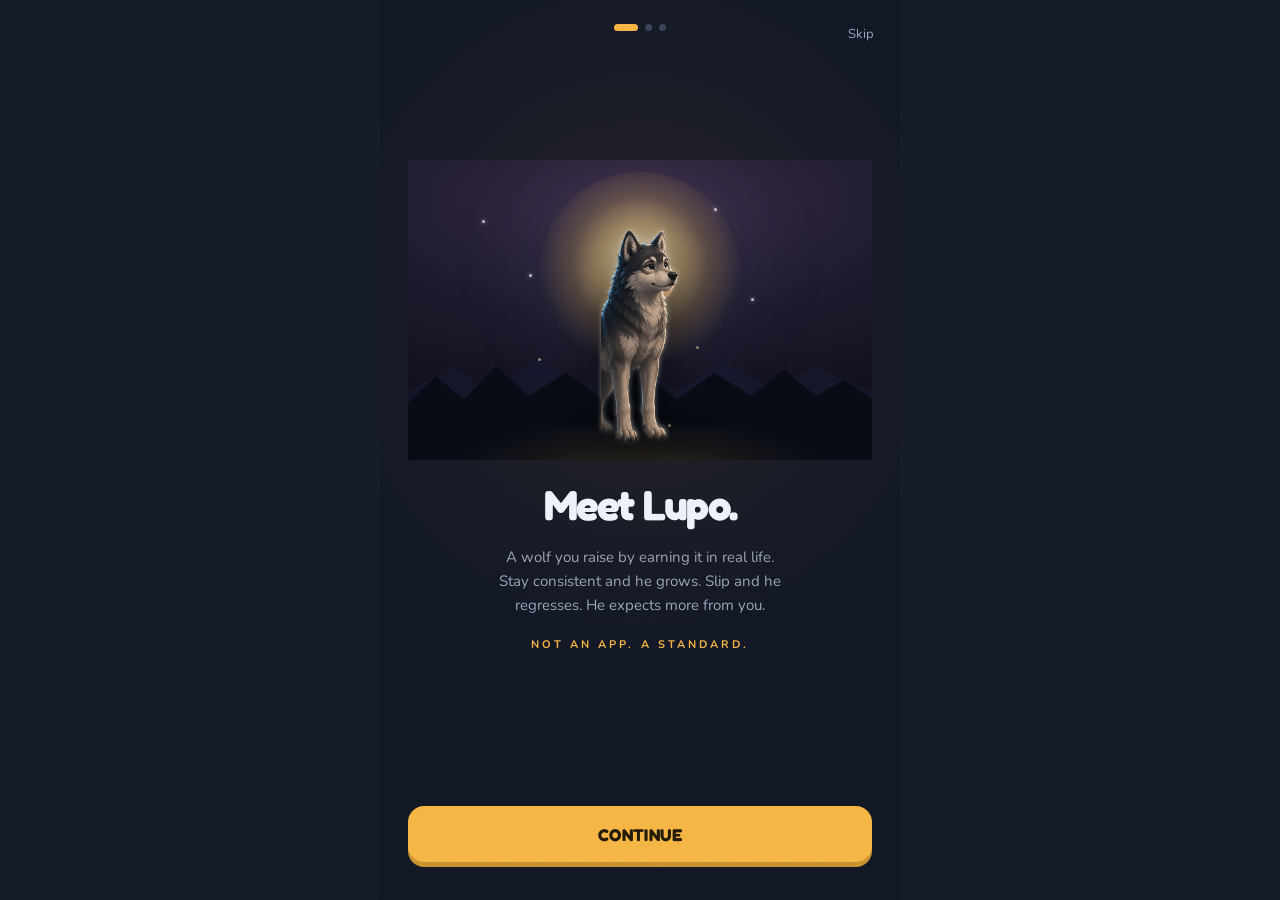
==== commit 57abd46d: "Add Achievements: collectible badges for streaks and forms New Achievements section in Profile: 10 e" ====
--- a/docs/index.html
+++ b/docs/index.html
@@ -201,7 +201,11 @@
           <input class="field-input" id="renameInput" maxlength="18" placeholder="Lupo" autocomplete="off" aria-label="Wolf name">
           <button class="mini-btn" id="renameBtn" type="button">SAVE</button>
         </div>
-      </div>
+        <button class="mini-btn" id="shareBtn" type="button" style="margin-top:12px;width:100%;">SHARE YOUR WOLF</button>
+      </div>
+
+      <div class="section-label">ACHIEVEMENTS <span class="ach-count" id="achCount"></span></div>
+      <div class="ach-grid" id="achGrid"></div>
 
       <div class="section-label">WOLF ART</div>
       <div class="info-card">
--- a/docs/styles.css
+++ b/docs/styles.css
@@ -69,14 +69,15 @@
 .btn-ghost:active{border-color:var(--danger);color:var(--danger);background:rgba(239,68,68,0.06);}
 
 /* ─────────── ONBOARDING ─────────── */
-.onboarding{display:flex;flex-direction:column;align-items:center;justify-content:flex-start;overflow-y:auto;overflow-x:hidden;-webkit-overflow-scrolling:touch;
-  padding:calc(var(--safe-top) + 30px) 28px 0;text-align:center;z-index:3;
+.onboarding{display:flex;flex-direction:column;align-items:center;overflow:hidden;
+  text-align:center;z-index:3;
   background:radial-gradient(ellipse 90% 55% at 50% 34%,rgba(245,166,35,0.09),transparent 70%),var(--bg);}
 .ob-progress{position:absolute;top:calc(var(--safe-top) + 24px);left:50%;transform:translateX(-50%);display:flex;gap:7px;z-index:5;}
 .ob-dot{width:7px;height:7px;border-radius:99px;background:var(--gray3);transition:width .35s var(--spring),background .35s;}
 .ob-dot.active{width:24px;background:var(--gold);}
 .ob-skip{position:absolute;top:calc(var(--safe-top) + 12px);right:14px;color:var(--gray);font-size:13px;z-index:5;padding:10px 12px;min-height:44px;display:inline-flex;align-items:center;}
-.ob-page{display:flex;flex-direction:column;align-items:center;gap:18px;width:100%;flex:1 0 auto;justify-content:center;padding-bottom:calc(var(--safe-bot) + 120px);animation:obIn .5s var(--ease);}
+.ob-page{display:flex;flex-direction:column;align-items:center;gap:18px;width:100%;flex:1;overflow-y:auto;overflow-x:hidden;-webkit-overflow-scrolling:touch;justify-content:safe center;
+  padding:calc(var(--safe-top) + 56px) 28px calc(var(--safe-bot) + 150px);animation:obIn .5s var(--ease);}
 @keyframes obIn{from{opacity:0;transform:translateY(16px);}to{opacity:1;transform:none;}}
 .ob-wolf-wrap{height:312px;width:100%;display:flex;align-items:center;justify-content:center;}
 .ob-wolf-wrap.small{height:232px;}
@@ -157,6 +158,15 @@
 .cup-step{width:32px;height:32px;border-radius:9px;background:var(--gold-dim);border:1px solid rgba(245,181,68,.4);color:var(--gold);font-size:18px;font-weight:800;line-height:1;display:flex;align-items:center;justify-content:center;}
 .cup-step:active{transform:scale(.88);}
 .cup-n{font-family:var(--mono);font-size:13px;font-weight:800;color:var(--gold);min-width:40px;text-align:center;}
+/* achievements */
+.ach-count{font-family:var(--mono);font-size:10px;color:var(--gold);font-weight:700;letter-spacing:1px;}
+.ach-grid{display:grid;grid-template-columns:repeat(2,1fr);gap:10px;}
+.ach{background:var(--card);border:1px solid var(--border);border-top:1px solid rgba(120,140,200,.10);border-radius:16px;padding:14px 12px;text-align:center;box-shadow:0 3px 0 #0A1027;}
+.ach.locked{opacity:.45;}
+.ach-ico{font-size:30px;line-height:1;}
+.ach-name{font-family:var(--display);font-weight:700;font-size:14px;margin-top:7px;color:var(--gold);}
+.ach.locked .ach-name{color:var(--gray);}
+.ach-desc{font-size:11px;color:var(--gray);margin-top:3px;line-height:1.35;}
 
 /* ─────────── page heads ─────────── */
 .page-head{padding:calc(var(--safe-top) + 22px) 22px 18px;}
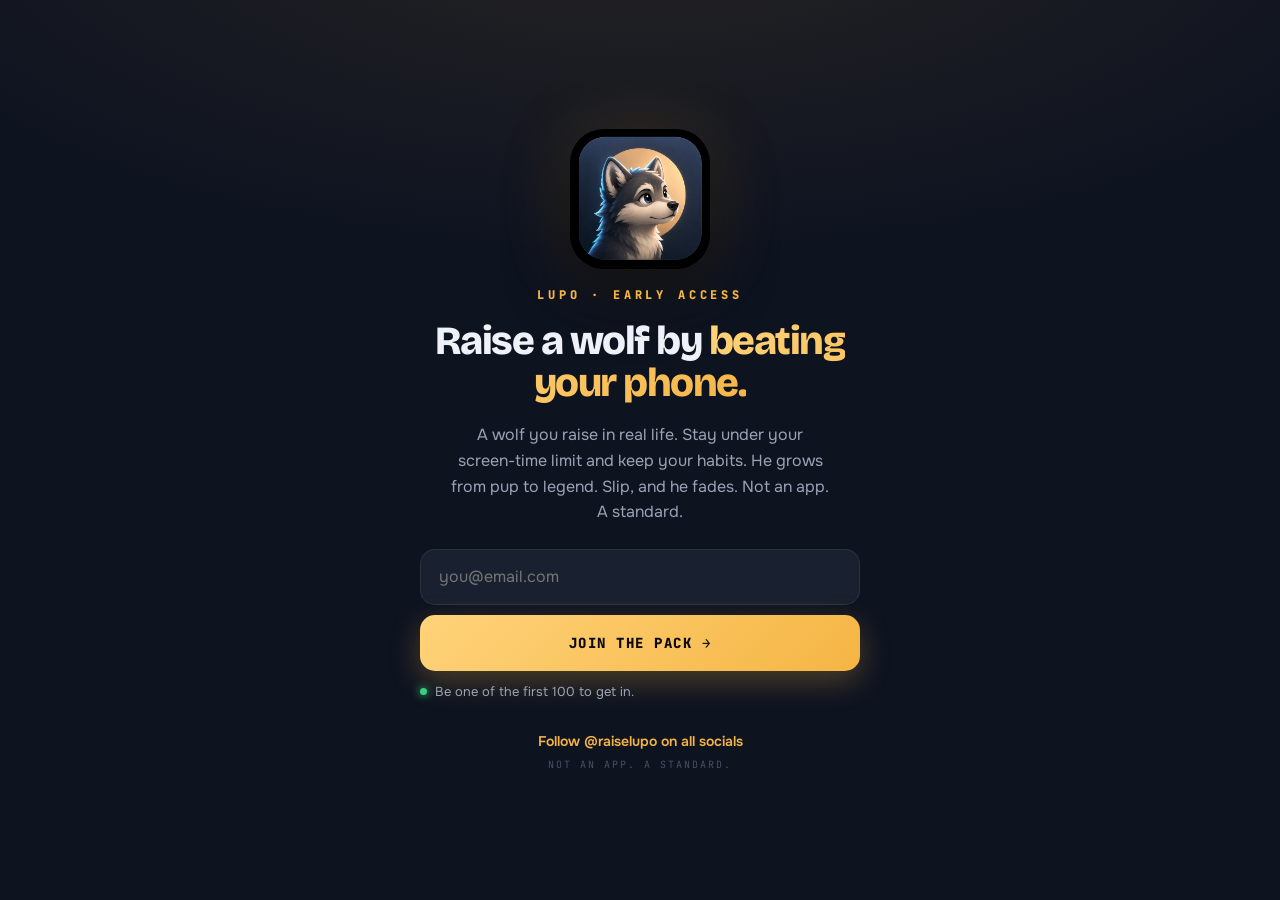
==== commit 94f83abf: "Make the waitlist the homepage; move the app to /app.html - raiselupo.chleb.ai now serves the waitli" ====
--- a/docs/index.html
+++ b/docs/index.html
@@ -3,346 +3,117 @@
 <head>
 <meta charset="UTF-8">
 <meta name="viewport" content="width=device-width, initial-scale=1.0, viewport-fit=cover">
-<meta name="theme-color" content="#121726">
-<meta name="apple-mobile-web-app-capable" content="yes">
-<meta name="mobile-web-app-capable" content="yes">
-<meta name="apple-mobile-web-app-status-bar-style" content="black-translucent">
-<meta name="apple-mobile-web-app-title" content="Lupo">
-<meta name="description" content="Raise a wolf by earning it in real life. A discipline tracker, not just an app.">
-<!-- Social share preview (shown when the link is posted) -->
-<meta property="og:type" content="website">
-<meta property="og:site_name" content="Lupo">
-<meta property="og:title" content="Lupo: Raise Your Wolf">
-<meta property="og:description" content="Raise a wolf by earning it in real life. Keep your habits and he grows. Slip and he fades.">
-<meta property="og:image" content="https://bustarhymebro.github.io/lupo-app/og-image.png">
+<meta name="theme-color" content="#0E1320">
+<title>Lupo Waitlist</title>
+<meta name="description" content="Raise a wolf by staying off your phone. Join the Lupo waitlist for early access.">
+<meta property="og:title" content="Lupo. Raise a wolf by beating your phone.">
+<meta property="og:description" content="A wolf you raise by staying off your phone. Stay disciplined, he grows. Join the waitlist.">
+<meta property="og:image" content="https://raiselupo.chleb.ai/og-image.png">
 <meta property="og:image:width" content="1200">
 <meta property="og:image:height" content="630">
-<meta property="og:url" content="https://bustarhymebro.github.io/lupo-app/">
+<meta property="og:url" content="https://raiselupo.chleb.ai/">
+<meta property="og:type" content="website">
 <meta name="twitter:card" content="summary_large_image">
-<meta name="twitter:title" content="Lupo: Raise Your Wolf">
-<meta name="twitter:description" content="Raise a wolf by earning it in real life. Keep your habits and he grows. Slip and he fades.">
-<meta name="twitter:image" content="https://bustarhymebro.github.io/lupo-app/og-image.png">
-<title>Lupo</title>
+<meta name="twitter:title" content="Lupo. Raise a wolf by beating your phone.">
+<meta name="twitter:description" content="A wolf you raise by staying off your phone. Stay disciplined, he grows. Join the waitlist.">
+<meta name="twitter:image" content="https://raiselupo.chleb.ai/og-image.png">
+<link rel="icon" href="./icon-192.png">
 <link rel="preconnect" href="https://fonts.googleapis.com">
 <link rel="preconnect" href="https://fonts.gstatic.com" crossorigin>
-<link rel="stylesheet" href="https://fonts.googleapis.com/css2?family=Fredoka:wght@500;600;700&family=Nunito:wght@600;700;800;900&display=swap">
-<link rel="manifest" href="manifest.webmanifest">
-<link rel="icon" href="icon-192.png">
-<link rel="apple-touch-icon" href="apple-touch-icon.png">
-<link rel="stylesheet" href="styles.css">
+<link rel="stylesheet" href="https://fonts.googleapis.com/css2?family=Bricolage+Grotesque:opsz,wght@12..96,600..800&family=Onest:wght@400;500;600;700&family=JetBrains+Mono:wght@600;800&display=swap">
+<style>
+*{margin:0;padding:0;box-sizing:border-box;-webkit-font-smoothing:antialiased;}
+:root{--navy:#0E1320;--navy2:#070A12;--card:#19202F;--gold:#F5B544;--gold2:#FFD37A;--cream:#F0E9DA;--gray:#9AA3B5;--border:rgba(255,255,255,.08);}
+html,body{min-height:100%;}
+body{background:radial-gradient(120% 70% at 50% -10%,rgba(245,181,68,.10),transparent 55%),var(--navy);
+  color:#EEF1F8;font-family:'Onest',-apple-system,system-ui,sans-serif;min-height:100vh;min-height:100dvh;
+  display:flex;flex-direction:column;align-items:center;justify-content:center;padding:40px 22px;text-align:center;}
+.wrap{width:100%;max-width:440px;display:flex;flex-direction:column;align-items:center;gap:18px;animation:rise .6s cubic-bezier(.22,.61,.36,1);}
+@keyframes rise{from{opacity:0;transform:translateY(16px);}to{opacity:1;transform:none;}}
+@keyframes float{0%,100%{transform:translateY(0);}50%{transform:translateY(-10px);}}
+.logo{width:140px;height:140px;border-radius:34px;box-shadow:0 22px 60px rgba(0,0,0,.5),0 0 70px rgba(245,181,68,.18);animation:float 5s ease-in-out infinite;}
+.kicker{font-family:'JetBrains Mono',monospace;font-size:12px;font-weight:800;letter-spacing:.32em;color:var(--gold);text-transform:uppercase;}
+h1{font-family:'Bricolage Grotesque',sans-serif;font-size:40px;font-weight:800;line-height:1.04;letter-spacing:-1.5px;}
+h1 .g{background:linear-gradient(135deg,var(--gold2),var(--gold));-webkit-background-clip:text;background-clip:text;color:transparent;}
+.sub{font-size:16px;color:var(--gray);line-height:1.6;max-width:380px;}
+form{width:100%;display:flex;flex-direction:column;gap:10px;margin-top:6px;}
+.email{width:100%;height:56px;background:var(--card);border:1px solid var(--border);border-radius:15px;color:#fff;
+  padding:0 18px;font-size:16px;font-family:inherit;outline:none;transition:border-color .2s,box-shadow .2s;}
+.email:focus{border-color:var(--gold);box-shadow:0 0 0 4px rgba(245,181,68,.15);}
+.btn{width:100%;height:56px;border:none;border-radius:15px;background:linear-gradient(135deg,var(--gold2),var(--gold));
+  color:#0A0A0A;font-family:'JetBrains Mono',monospace;font-size:14px;font-weight:800;letter-spacing:1.5px;cursor:pointer;
+  box-shadow:0 10px 30px rgba(245,181,68,.28);transition:transform .14s,box-shadow .2s;}
+.btn:active{transform:scale(.97);}
+.btn:disabled{opacity:.6;}
+.note{font-size:12px;color:#5C6577;}
+.proof{display:flex;align-items:center;gap:8px;font-size:13px;color:var(--gray);margin-top:2px;}
+.dot{width:7px;height:7px;border-radius:50%;background:#34D17F;box-shadow:0 0 8px #34D17F;}
+.success{display:none;flex-direction:column;align-items:center;gap:14px;animation:rise .5s ease;}
+.success .big{font-family:'Bricolage Grotesque',sans-serif;font-size:30px;font-weight:800;}
+.success .em{font-size:46px;}
+.foot{margin-top:14px;display:flex;flex-direction:column;gap:8px;}
+.foot a{color:var(--gold);text-decoration:none;font-weight:600;font-size:14px;}
+.tagline{font-family:'JetBrains Mono',monospace;font-size:10px;letter-spacing:.2em;color:#475065;text-transform:uppercase;}
+</style>
 </head>
 <body>
+  <div class="wrap" id="card">
+    <img class="logo" src="./icon-512.png" alt="Lupo">
+    <div class="kicker">Lupo · Early Access</div>
+    <h1>Raise a wolf by <span class="g">beating your phone.</span></h1>
+    <p class="sub">A wolf you raise in real life. Stay under your screen-time limit and keep your habits. He grows from pup to legend. Slip, and he fades. Not an app. A standard.</p>
 
-<div id="splash">
-  <img src="icon-512.png" alt="Lupo" class="splash-logo">
-  <div class="splash-name">LUPO</div>
-  <div class="splash-tag">RAISE YOUR WOLF</div>
-</div>
+    <form id="form" novalidate>
+      <input class="email" id="email" type="email" inputmode="email" autocomplete="email" placeholder="you@email.com" required aria-label="Email address">
+      <button class="btn" id="btn" type="submit">JOIN THE PACK →</button>
+      <div class="proof"><span class="dot"></span><span id="proof">Be one of the first 100 to get in.</span></div>
+    </form>
 
-<div id="app">
-
-  <!-- ════════ ONBOARDING ════════ -->
-  <section class="screen onboarding" id="screen-onboarding" hidden>
-    <div class="ob-progress" role="group" aria-label="Setup progress">
-      <span class="ob-dot" data-d="0" aria-hidden="true"></span>
-      <span class="ob-dot" data-d="1" aria-hidden="true"></span>
-      <span class="ob-dot" data-d="2" aria-hidden="true"></span>
-    </div>
-    <button class="ob-skip" id="obSkip" type="button">Skip</button>
-
-    <!-- Page 0: Welcome -->
-    <div class="ob-page" data-page="0">
-      <div class="ob-wolf-wrap">
-        <div class="wolf-portrait"><div class="wolf-svg" id="wolfOnboard"></div></div>
-      </div>
-      <h1 class="ob-title">Meet Lupo.</h1>
-      <p class="ob-sub">A wolf you raise by earning it in real life. Stay consistent and he grows. Slip and he regresses. He expects more from you.</p>
-      <div class="ob-tag">NOT AN APP. A STANDARD.</div>
+    <div class="success" id="success">
+      <div class="em">🐺</div>
+      <div class="big">You're in the pack.</div>
+      <p class="sub">We'll email you the moment early access opens. Tell a friend who needs this.</p>
     </div>
 
-    <!-- Page 1: Name -->
-    <div class="ob-page" data-page="1" hidden>
-      <div class="ob-wolf-wrap small">
-        <div class="wolf-portrait sm"><div class="wolf-svg" id="wolfName"></div></div>
-      </div>
-      <h1 class="ob-title">Name your pup.</h1>
-      <p class="ob-sub">This is the wolf you answer to. Give him a name you won't want to let down.</p>
-      <input class="ob-input" id="petNameInput" type="text" maxlength="18" placeholder="Lupo" autocomplete="off" autocapitalize="words" spellcheck="false" aria-label="Wolf name" enterkeyhint="next">
-      <div class="ob-hint" id="nameHint" hidden>Give your wolf a name to continue.</div>
-    </div>
-
-    <!-- Page 2: Choose habits -->
-    <div class="ob-page" data-page="2" hidden>
-      <h1 class="ob-title small">Choose your habits.</h1>
-      <p class="ob-sub">Screen time is always tracked. Pick the others you'll be held to. Every one you keep feeds the wolf.</p>
-      <div class="ob-habit-list" id="obHabitList"></div>
-    </div>
-
-    <div class="ob-footer">
-      <button class="btn-primary" id="obNext" type="button">CONTINUE</button>
-    </div>
-  </section>
-
-  <!-- ════════ MAIN APP ════════ -->
-  <main class="app-main" id="appMain" hidden>
-
-    <!-- HOME -->
-    <section class="screen scroll" id="screen-home">
-      <header class="home-top">
-        <div>
-          <div class="home-name" id="homeName">LUPO</div>
-          <div class="home-date" id="homeDate"></div>
-        </div>
-        <div class="streak-badge" id="streakBadge"><span class="flame" aria-hidden="true">🔥</span><span id="streakCount">0</span></div>
-      </header>
-
-      <p class="mood-msg" id="moodMsg"></p>
-
-      <div id="homeTimer"></div>
-
-      <div class="wolf-card">
-        <div class="wolf-breathe">
-          <div class="wolf-portrait"><div class="wolf-svg" id="wolfHome"></div></div>
-        </div>
-        <div class="stage-line" id="stageLine">STAGE 0 · NEWBORN PUP</div>
-        <div class="stage-tag" id="stageTag"></div>
-      </div>
-
-      <!-- Energy -->
-      <div class="meter">
-        <div class="meter-head">
-          <span class="meter-label">ENERGY</span>
-          <span class="meter-val" id="energyVal">50%</span>
-        </div>
-        <div class="meter-track"><div class="meter-fill energy" id="energyFill"></div></div>
-      </div>
-
-      <!-- Progress to next stage -->
-      <div class="meter" id="progressBlock">
-        <div class="meter-head">
-          <span class="meter-label" id="progressLabel">PROGRESS TO YOUNG PUP</span>
-          <span class="meter-val gold" id="progressDays">7 DAYS LEFT</span>
-        </div>
-        <div class="meter-track"><div class="meter-fill gold" id="progressFill"></div></div>
-      </div>
-
-      <!-- Quick habit row -->
-      <div class="quick-row" id="quickRow"></div>
-
-      <!-- CTA -->
-      <div id="homeCta"></div>
-
-      <div class="spacer-bottom"></div>
-    </section>
-
-    <!-- HABITS -->
-    <section class="screen scroll" id="screen-habits" hidden>
-      <header class="page-head">
-        <h2 class="page-title">TODAY</h2>
-        <div class="page-sub" id="habitsDate"></div>
-      </header>
-
-      <div class="banner" id="successBanner" hidden><span>🐺</span> Lupo fed for today</div>
-
-      <div id="habitsTimer"></div>
-
-      <div class="habit-list" id="habitList"></div>
-
-      <div class="completion-card">
-        <div class="meter-head">
-          <span class="meter-label">TODAY'S COMPLETION</span>
-          <span class="meter-val gold" id="completionPct">0%</span>
-        </div>
-        <div class="meter-track"><div class="meter-fill gold" id="completionFill"></div></div>
-      </div>
-
-      <button class="btn-primary" id="saveBtn" type="button">SAVE PROGRESS</button>
-      <div class="spacer-bottom"></div>
-    </section>
-
-    <!-- STATS -->
-    <section class="screen scroll" id="screen-stats" hidden>
-      <header class="page-head"><h2 class="page-title">STATS</h2></header>
-
-      <div class="stat-grid" id="statGrid"></div>
-
-      <div class="section-label">RECENT 14 DAYS</div>
-      <div class="heatmap" id="heatmap"></div>
-
-      <div class="section-label">THIS WEEK</div>
-      <div class="week-list" id="weekList"></div>
-      <div class="spacer-bottom"></div>
-    </section>
-
-    <!-- JOURNEY -->
-    <section class="screen scroll" id="screen-journey" hidden>
-      <header class="page-head"><h2 class="page-title">JOURNEY</h2><div class="page-sub" id="journeySub"></div></header>
-      <div class="journey-hero">
-        <div class="wolf-svg" id="wolfJourney"></div>
-        <div class="journey-level" id="journeyLevel">LV 0</div>
-        <div class="journey-tier" id="journeyTier"></div>
-        <div class="meter" style="width:100%;margin:14px 0 0;">
-          <div class="meter-head"><span class="meter-label" id="journeyNextLabel">NEXT FORM</span><span class="meter-val gold" id="journeyNextVal"></span></div>
-          <div class="meter-track"><div class="meter-fill gold" id="journeyFill"></div></div>
-        </div>
-      </div>
-      <div class="section-label">EVERY FORM</div>
-      <div class="tier-list" id="tierList"></div>
-      <div class="spacer-bottom"></div>
-    </section>
-
-    <!-- PROFILE -->
-    <section class="screen scroll" id="screen-profile" hidden>
-      <header class="page-head"><h2 class="page-title">PROFILE</h2></header>
-
-      <div class="section-label">YOUR WOLF</div>
-      <div class="info-card">
-        <div class="field-row">
-          <input class="field-input" id="renameInput" maxlength="18" placeholder="Lupo" autocomplete="off" aria-label="Wolf name">
-          <button class="mini-btn" id="renameBtn" type="button">SAVE</button>
-        </div>
-        <button class="mini-btn" id="shareBtn" type="button" style="margin-top:12px;width:100%;">SHARE YOUR WOLF</button>
-      </div>
-
-      <div class="section-label">ACHIEVEMENTS <span class="ach-count" id="achCount"></span></div>
-      <div class="ach-grid" id="achGrid"></div>
-
-      <div class="section-label">WOLF ART</div>
-      <div class="info-card">
-        <div class="ic-sub">Want a custom look? Add your own square image for each life stage and Lupo uses it instead, growing across the stages as you do.</div>
-        <div class="art-slots" id="artSlots"></div>
-        <button class="mini-btn ghost" id="clearArtBtn" type="button" style="margin-top:12px;">USE DRAWN WOLF</button>
-      </div>
-
-      <div class="section-label">HABITS</div>
-      <div class="manage-list" id="manageList"></div>
-
-      <div class="section-label">SCREEN TIME</div>
-      <div class="info-card">
-        <div class="ic-title">Auto-verification</div>
-        <div class="ic-sub">Lupo can read your real iPhone Screen Time and verify it automatically, but only in the native iOS app (Apple Family Controls). On the web you log it yourself for now. The native build is coming.</div>
-        <button class="mini-btn ghost" id="screenTimeBtn" type="button" disabled>NATIVE APP REQUIRED</button>
-      </div>
-
-      <div class="section-label">REMINDERS</div>
-      <div class="info-card">
-        <div class="toggle-row">
-          <div><div class="ic-title">Daily reminder</div><div class="ic-sub">An evening nudge if your wolf hasn't been fed. On iPhone, add Lupo to your home screen first to turn this on.</div></div>
-          <button class="switch" id="reminderToggle" type="button" aria-pressed="false" aria-label="Daily reminder"></button>
-        </div>
-      </div>
-
-      <div class="section-label">SOUND</div>
-      <div class="info-card">
-        <div class="toggle-row">
-          <div><div class="ic-title">Sound effects</div><div class="ic-sub">Taps, habit chimes, level-ups, and the daily fanfare.</div></div>
-          <button class="switch on" id="soundToggle" type="button" aria-pressed="true" aria-label="Sound effects"></button>
-        </div>
-      </div>
-
-      <div class="section-label">DANGER ZONE</div>
-      <button class="btn-ghost" id="resetBtn" type="button">RESET ALL PROGRESS</button>
-      <div class="about-line" id="aboutLine">Lupo · raise a wolf</div>
-      <div class="legal-line"><a href="privacy.html">Privacy</a> · <a href="terms.html">Terms</a></div>
-      <div class="spacer-bottom"></div>
-    </section>
-
-    <!-- TAB BAR -->
-    <nav class="tab-bar" id="tabBar">
-      <button class="tab active" data-screen="home" type="button">
-        <svg viewBox="0 0 24 24" class="tab-ico"><path d="M3 10.5L12 3L21 10.5V20C21 20.6 20.6 21 20 21H15V15H9V21H4C3.4 21 3 20.6 3 20V10.5Z"/></svg>
-        <span>HOME</span>
-      </button>
-      <button class="tab" data-screen="habits" type="button">
-        <svg viewBox="0 0 24 24" class="tab-ico stroke"><circle cx="12" cy="12" r="9"/><path d="M8 12L11 15L16 9" fill="none"/></svg>
-        <span>HABITS</span>
-      </button>
-      <button class="tab" data-screen="journey" type="button">
-        <svg viewBox="0 0 24 24" class="tab-ico stroke"><path d="M5 21V8M5 8l4-4 6 4 4-3"/><circle cx="5" cy="5.5" r="1.6" fill="currentColor" stroke="none"/></svg>
-        <span>JOURNEY</span>
-      </button>
-      <button class="tab" data-screen="stats" type="button">
-        <svg viewBox="0 0 24 24" class="tab-ico"><rect x="3" y="13" width="5" height="8" rx="1"/><rect x="9.5" y="8" width="5" height="13" rx="1"/><rect x="16" y="4" width="5" height="17" rx="1"/></svg>
-        <span>STATS</span>
-      </button>
-      <button class="tab" data-screen="profile" type="button">
-        <svg viewBox="0 0 24 24" class="tab-ico stroke"><circle cx="12" cy="8" r="4"/><path d="M4 21c0-4.4 3.6-7 8-7s8 2.6 8 7" fill="none"/></svg>
-        <span>PROFILE</span>
-      </button>
-    </nav>
-  </main>
-
-  <!-- STAGE-UP OVERLAY -->
-  <div class="stageup" id="stageUp" hidden>
-    <div class="stageup-inner">
-      <div class="stageup-kicker">STAGE UP</div>
-      <div class="wolf-portrait"><div class="wolf-svg" id="wolfStageUp"></div></div>
-      <div class="stageup-name" id="stageUpName"></div>
-      <div class="stageup-tag" id="stageUpTag"></div>
-      <button class="btn-primary narrow" id="stageUpBtn" type="button">CONTINUE</button>
+    <div class="foot">
+      <a href="https://instagram.com/raiselupo" target="_blank" rel="noopener">Follow @raiselupo on all socials</a>
+      <div class="tagline">Not an app. A standard.</div>
     </div>
   </div>
 
-  <!-- DAY COMPLETE OVERLAY -->
-  <div class="stageup" id="dayComplete" hidden>
-    <div class="stageup-inner">
-      <div class="oc-emoji" aria-hidden="true">🎉</div>
-      <div class="stageup-kicker" style="font-size:34px;letter-spacing:3px;">GOOD JOB</div>
-      <div class="oc-title" id="dayCompleteMsg">Day complete.</div>
-      <div class="stageup-tag" id="dayCompleteSub">Your wolf grew today.</div>
-      <button class="btn-primary narrow" id="dayCompleteBtn" type="button">NICE</button>
-    </div>
-  </div>
+<script>
+  // Signups land in two places: a Google Sheet (Apps Script web app, the live list)
+  // and chleb@chleb.ai via Formsubmit as a backup. Formsubmit needs a one-time
+  // activation click on its first email before those start arriving.
+  const ENDPOINT = "https://formsubmit.co/ajax/chleb@chleb.ai";
+  const SHEET_ENDPOINT = "https://script.google.com/macros/s/AKfycbzTeM_MFZhi3jcDXmlLca2GKsmGuZLWL2_Oxc2rnQ77MtZzTCYxA-w5uNq7kLSS1qDnLA/exec";
 
-  <!-- STREAK MILESTONE OVERLAY -->
-  <div class="stageup" id="streakUp" hidden>
-    <div class="stageup-inner">
-      <div class="streak-big"><span class="streak-flame" aria-hidden="true">🔥</span><span id="streakUpNum">7</span></div>
-      <div class="stageup-kicker" id="streakUpTitle" style="font-size:26px;letter-spacing:3px;">DAY STREAK</div>
-      <div class="stageup-tag" id="streakUpSub">Keep the fire alive.</div>
-      <button class="btn-primary narrow" id="streakUpBtn" type="button">KEEP GOING</button>
-    </div>
-  </div>
+  const form = document.getElementById('form');
+  const btn = document.getElementById('btn');
+  const emailEl = document.getElementById('email');
 
-  <!-- FIRST-RUN TUTORIAL -->
-  <div class="stageup" id="tutorial" hidden>
-    <div class="stageup-inner">
-      <div class="wolf-svg tut-wolf" id="tutWolf"></div>
-      <div class="tut-step" id="tutStep">1 / 4</div>
-      <div class="oc-title" id="tutTitle"></div>
-      <div class="stageup-tag" id="tutBody"></div>
-      <button class="btn-primary narrow" id="tutNext" type="button">NEXT</button>
-    </div>
-  </div>
-
-  <div id="grain" aria-hidden="true"></div>
-
-</div>
-
-<script src="sound.js"></script>
-<script src="app.js"></script>
-<script>
-  if ('serviceWorker' in navigator) {
-    // Auto-apply new builds: when a fresh service worker takes control, reload once so
-    // an installed (home-screen) PWA never gets stuck showing a stale cached version.
-    var _hadController = !!navigator.serviceWorker.controller;
-    navigator.serviceWorker.addEventListener('controllerchange', () => {
-      if (!_hadController) return; // first install claims with no prior controller; don't reload on it
-      if (sessionStorage.getItem('lupoSwReloaded')) return; // at most one reload per tab session
-      try { sessionStorage.setItem('lupoSwReloaded', '1'); } catch (e) {}
-      window.location.reload();
-    });
-    window.addEventListener('load', () => {
-      navigator.serviceWorker.register('sw.js').then((reg) => {
-        if (!reg) return;
-        reg.update();
-        setInterval(() => reg.update(), 15 * 60 * 1000);
-        // every time the app comes back to the foreground, check for a newer build and auto-apply it,
-        // so a tab/home-screen app left open never stays on a stale version (no manual cache clearing needed)
-        document.addEventListener('visibilitychange', () => { if (!document.hidden) reg.update(); });
-      }).catch(() => {});
-    });
+  function showSuccess(){
+    document.getElementById('form').style.display = 'none';
+    document.getElementById('success').style.display = 'flex';
   }
+  form.addEventListener('submit', async (e) => {
+    e.preventDefault();
+    const email = emailEl.value.trim();
+    if(!email || !/^[^@\s]+@[^@\s]+\.[^@\s]+$/.test(email)){ emailEl.focus(); emailEl.style.borderColor = '#F2685A'; return; }
+    btn.disabled = true; btn.textContent = 'JOINING…';
+    // local fallback so nothing is lost
+    try { const k='lupo.waitlist'; const arr=JSON.parse(localStorage.getItem(k)||'[]'); arr.push({email,ts:Date.now()}); localStorage.setItem(k,JSON.stringify(arr)); } catch(_){}
+    // append to the Google Sheet. no-cors + text/plain so Apps Script gets the raw
+    // JSON body with no CORS preflight (which it cannot answer); we do not need to read the reply
+    try{ fetch(SHEET_ENDPOINT, { method:'POST', mode:'no-cors', headers:{'Content-Type':'text/plain;charset=utf-8'}, body: JSON.stringify({ email }) }); }catch(_){}
+    try{
+      await fetch(ENDPOINT, {
+        method:'POST', headers:{'Content-Type':'application/json','Accept':'application/json'},
+        body: JSON.stringify({ email, _subject:'New Lupo waitlist signup', _template:'table' })
+      });
+    }catch(_){}
+    showSuccess();
+  });
 </script>
 </body>
 </html>
